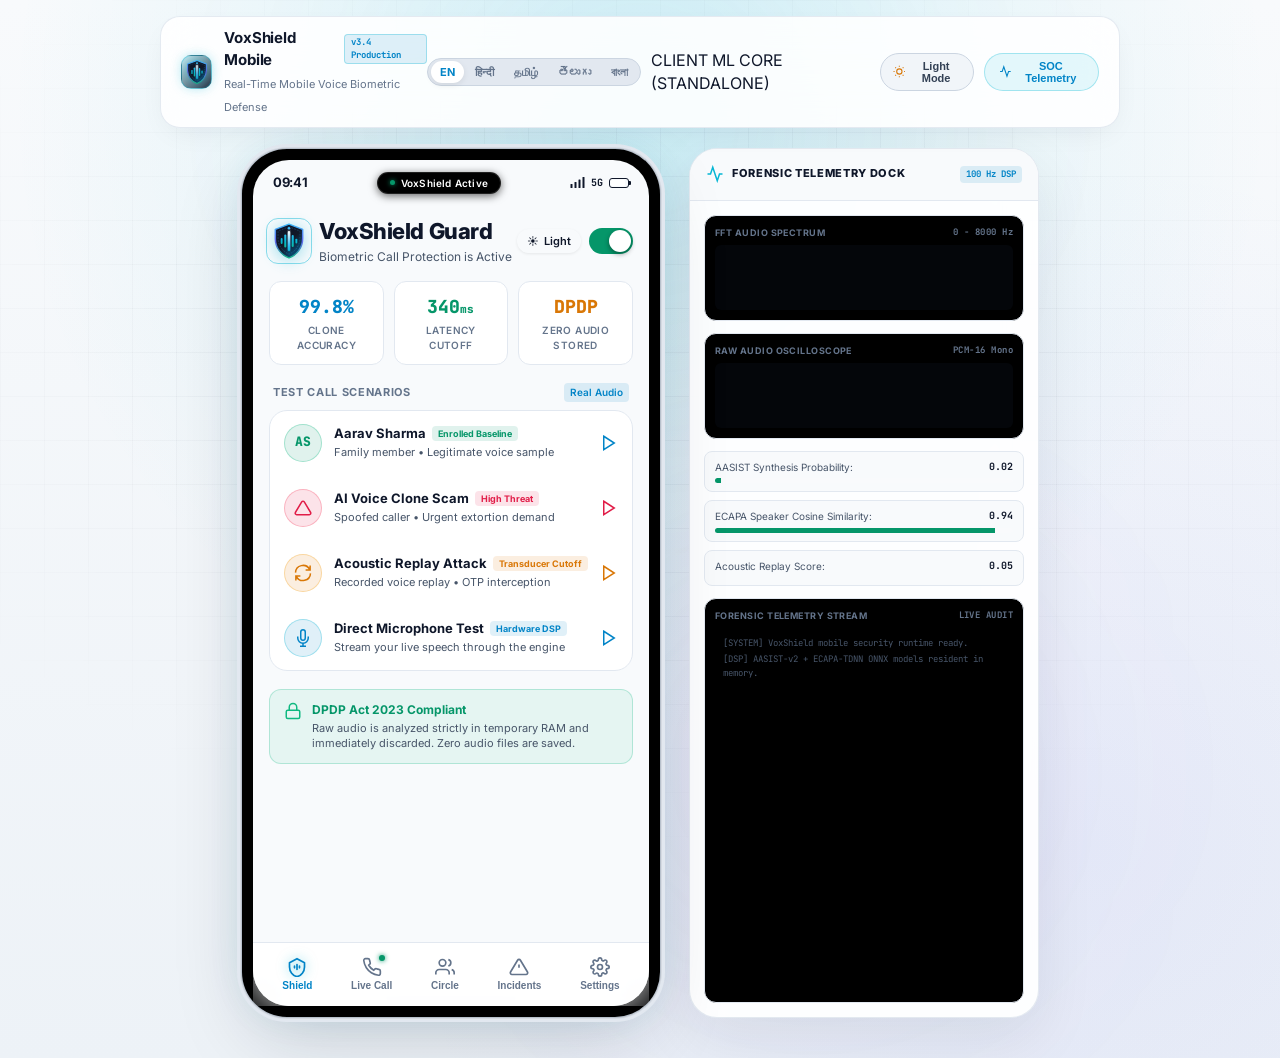
==== index.html @ 71c8c8e0 "Add attractive biometric shield favicon, animated mobile header logo badge, and cyber audio bottom n" ====
<!DOCTYPE html>
<html lang="en">
<head>
    <meta charset="UTF-8">
    <meta name="viewport" content="width=device-width, initial-scale=1.0, maximum-scale=1.0, user-scalable=no">
    <title>VoxShield — Real-Time Voice Biometric Firewall</title>
    <link rel="preconnect" href="https://fonts.googleapis.com">
    <link rel="preconnect" href="https://fonts.gstatic.com" crossorigin>
    <link href="https://fonts.googleapis.com/css2?family=Inter:wght@300;400;500;600;700;800&family=JetBrains+Mono:wght@400;500;600;700&display=swap" rel="stylesheet">
    <link rel="icon" type="image/svg+xml" href="favicon.svg">
    <link rel="apple-touch-icon" href="favicon.svg">
    <link rel="stylesheet" href="style.css">
</head>
<body class="mobile-app-theme">
    <div class="cyber-grid-overlay"></div>
    <div class="ambient-glow glow-top-cyan"></div>
    <div class="ambient-glow glow-bottom-indigo"></div>
    <div id="vox-app" class="app-viewport">
        <!-- Desktop Companion Bar (Discreet header on widescreen, hides on pure mobile) -->
        <header class="companion-topbar">
            <div class="topbar-brand">
                <div class="app-icon-shield">
                    <img src="favicon.svg" alt="VoxShield Icon" width="26" height="26" style="filter: drop-shadow(0 0 6px rgba(6, 182, 212, 0.5));">
                </div>
                <div class="app-brand-info">
                    <div class="app-title-row">
                        <span class="app-name" data-i18n="app_title">VoxShield Mobile</span>
                        <span class="app-badge">v3.4 Production</span>
                    </div>
                    <span class="app-tagline" data-i18n="app_tagline">Real-Time Mobile Voice Biometric Defense</span>
                </div>
            </div>

            <div class="topbar-controls">
                <!-- Multi-Language Selector Pills -->
                <div class="lang-selector-dock" title="Switch Interface Language">
                    <button class="lang-pill active-lang" data-lang-select="en">EN</button>
                    <button class="lang-pill" data-lang-select="hi">हिन्दी</button>
                    <button class="lang-pill" data-lang-select="ta">தமிழ்</button>
                    <button class="lang-pill" data-lang-select="te">తెలుగు</button>
                    <button class="lang-pill" data-lang-select="bn">বাংলা</button>
                </div>

                <div id="ws-status-badge" class="spec-pill status-connected">
                    <span class="spec-dot dot-green"></span>
                    <span data-i18n="device_protected">Device Protection Active</span>
                </div>

                <!-- Theme Switcher (Light / Dark) -->
                <button id="btn-theme-toggle" class="btn-theme-toggle" title="Toggle Light / Dark Environment">
                    <svg class="icon-sun" width="15" height="15" viewBox="0 0 24 24" fill="none" stroke="currentColor" stroke-width="2"><circle cx="12" cy="12" r="5"></circle><line x1="12" y1="1" x2="12" y2="3"></line><line x1="12" y1="21" x2="12" y2="23"></line><line x1="4.22" y1="4.22" x2="5.64" y2="5.64"></line><line x1="18.36" y1="18.36" x2="19.78" y2="19.78"></line><line x1="1" y1="12" x2="3" y2="12"></line><line x1="21" y1="12" x2="23" y2="12"></line><line x1="4.22" y1="19.78" x2="5.64" y2="18.36"></line><line x1="18.36" y1="5.64" x2="19.78" y2="4.22"></line></svg>
                    <svg class="icon-moon" width="15" height="15" viewBox="0 0 24 24" fill="none" stroke="currentColor" stroke-width="2" style="display:none;"><path d="M21 12.79A9 9 0 1 1 11.21 3 7 7 0 0 0 21 12.79z"></path></svg>
                    <span class="theme-label" id="theme-btn-text">Light Mode</span>
                </button>

                <button id="toggle-soc-view" class="btn-companion-toggle" title="Toggle Live Forensic Spectrum Telemetry">
                    <svg width="15" height="15" viewBox="0 0 24 24" fill="none" stroke="currentColor" stroke-width="2"><polyline points="22 12 18 12 15 21 9 3 6 12 2 12"></polyline></svg>
                    <span data-i18n="soc_telemetry">SOC Telemetry</span>
                </button>
            </div>
        </header>

        <!-- Main Workspace (Houses Mobile Device App + Optional Forensic Drawer) -->
        <main id="app-workspace" class="mobile-layout-container">
            <!-- Sleek Smartphone Application Shell -->
            <div class="mobile-chassis">
                <div class="mobile-screen-wrapper">
                    <!-- Native Smartphone Status Bar -->
                    <div class="native-status-bar">
                        <span id="device-clock" class="status-time">09:41</span>
                        <div class="dynamic-island-pill">
                            <span class="island-mic-dot"></span>
                            <span class="island-text" data-i18n="island_active">VoxShield Shield Active</span>
                        </div>
                        <div class="status-icons">
                            <svg width="15" height="11" viewBox="0 0 15 11" fill="currentColor">
                                <rect x="0.5" y="7" width="2" height="4" rx="0.5"/>
                                <rect x="4.5" y="5" width="2" height="6" rx="0.5"/>
                                <rect x="8.5" y="2.5" width="2" height="8.5" rx="0.5"/>
                                <rect x="12.5" y="0" width="2" height="11" rx="0.5"/>
                            </svg>
                            <span class="network-type">5G</span>
                            <div class="battery-icon">
                                <div class="battery-level"></div>
                            </div>
                        </div>
                    </div>

                    <!-- Scrollable Mobile Content Stage -->
                    <div class="mobile-content-area">
                        <!-- SCREEN 1: DASHBOARD (APP HOME) -->
                        <section id="screen-dashboard" class="mobile-screen active">
                            <!-- Mobile App Header Banner -->
                            <div class="mobile-app-header">
                                <div class="header-user-row">
                                    <div style="display: flex; align-items: center; gap: 10px;">
                                        <div class="mobile-brand-shield-wrap">
                                            <img src="favicon.svg" alt="VoxShield Shield Icon" width="38" height="38" class="mobile-brand-shield-img">
                                            <div class="shield-pulse-ring"></div>
                                        </div>
                                        <div>
                                            <h1 class="mobile-header-title" data-i18n="header_title">VoxShield Guard</h1>
                                            <p class="mobile-header-sub" data-i18n="header_sub">Biometric Call Protection is Active</p>
                                        </div>
                                    </div>
                                    <div style="display: flex; align-items: center; gap: 8px;">
                                        <button id="btn-theme-toggle-mobile" class="mobile-theme-pill-btn" title="Toggle Light/Dark Theme" style="background: var(--card-bg); border: 1px solid var(--border-color); color: var(--text-main); border-radius: 20px; padding: 5px 10px; font-size: 11px; display: flex; align-items: center; gap: 5px; cursor: pointer; box-shadow: 0 1px 3px rgba(0,0,0,0.08); font-family: inherit;">
                                            <span class="icon-sun">☀️</span>
                                            <span class="icon-moon" style="display: none;">🌙</span>
                                            <span id="mobile-theme-text" style="font-weight: 600;">Light</span>
                                        </button>
                                        <div class="protection-switch-ui">
                                            <div class="ios-switch active">
                                                <div class="switch-thumb"></div>
                                            </div>
                                        </div>
                                    </div>
                                </div>
                            </div>

                            <!-- Mobile Quick Stats Row -->
                            <div class="mobile-stats-row">
                                <div class="mobile-stat-tile">
                                    <span class="stat-number text-cyan">99.8%</span>
                                    <span class="stat-caption" data-i18n="stat_clone_acc">Clone Accuracy</span>
                                </div>
                                <div class="mobile-stat-tile">
                                    <span class="stat-number text-emerald">340<small>ms</small></span>
                                    <span class="stat-caption" data-i18n="stat_latency">Latency Cutoff</span>
                                </div>
                                <div class="mobile-stat-tile">
                                    <span class="stat-number text-amber">DPDP</span>
                                    <span class="stat-caption" data-i18n="stat_dpdp">Zero Audio Stored</span>
                                </div>
                            </div>

                            <!-- Call Simulation Launcher List -->
                            <div class="mobile-group-box">
                                <div class="group-box-header">
                                    <span class="group-title" data-i18n="test_scenarios_title">TEST CALL SCENARIOS</span>
                                    <span class="group-badge" data-i18n="real_audio_badge">Real Audio</span>
                                </div>

                                <div class="mobile-list-group">
                                    <!-- Scenario 1: Authentic -->
                                    <div id="call-authentic" class="mobile-list-item interactive-item">
                                        <div class="item-avatar avatar-emerald">AS</div>
                                        <div class="item-info">
                                            <div class="item-title-row">
                                                <span class="item-name" data-i18n="sc_authentic_name">Aarav Sharma</span>
                                                <span class="item-pill pill-verified" data-i18n="sc_authentic_tag">Enrolled Baseline</span>
                                            </div>
                                            <span class="item-sub" data-i18n="sc_authentic_sub">Family member • Legitimate voice sample</span>
                                        </div>
                                        <div class="item-action-icon text-cyan">
                                            <svg width="18" height="18" viewBox="0 0 24 24" fill="none" stroke="currentColor" stroke-width="2"><polygon points="5 3 19 12 5 21 5 3"></polygon></svg>
                                        </div>
                                    </div>

                                    <!-- Scenario 2: Deepfake Scam -->
                                    <div id="call-deepfake" class="mobile-list-item interactive-item">
                                        <div class="item-avatar avatar-rose">
                                            <svg width="18" height="18" viewBox="0 0 24 24" fill="none" stroke="currentColor" stroke-width="2"><path d="M10.29 3.86L1.82 18a2 2 0 0 0 1.71 3h16.94a2 2 0 0 0 1.71-3L13.71 3.86a2 2 0 0 0-3.42 0z"></path></svg>
                                        </div>
                                        <div class="item-info">
                                            <div class="item-title-row">
                                                <span class="item-name" data-i18n="sc_deepfake_name">AI Voice Clone Scam</span>
                                                <span class="item-pill pill-danger" data-i18n="sc_deepfake_tag">High Threat</span>
                                            </div>
                                            <span class="item-sub" data-i18n="sc_deepfake_sub">Spoofed caller • Urgent extortion demand</span>
                                        </div>
                                        <div class="item-action-icon text-rose">
                                            <svg width="18" height="18" viewBox="0 0 24 24" fill="none" stroke="currentColor" stroke-width="2"><polygon points="5 3 19 12 5 21 5 3"></polygon></svg>
                                        </div>
                                    </div>

                                    <!-- Scenario 3: Replay Attack -->
                                    <div id="call-replay" class="mobile-list-item interactive-item">
                                        <div class="item-avatar avatar-amber">
                                            <svg width="18" height="18" viewBox="0 0 24 24" fill="none" stroke="currentColor" stroke-width="2"><path d="M21.5 2v6h-6M2.5 22v-6h6M2 11.5a10 10 0 0 1 18.8-4.3M22 12.5a10 10 0 0 1-18.8 4.2"/></svg>
                                        </div>
                                        <div class="item-info">
                                            <div class="item-title-row">
                                                <span class="item-name" data-i18n="sc_replay_name">Acoustic Replay Attack</span>
                                                <span class="item-pill pill-warning" data-i18n="sc_replay_tag">Transducer Cutoff</span>
                                            </div>
                                            <span class="item-sub" data-i18n="sc_replay_sub">Recorded voice replay • OTP interception</span>
                                        </div>
                                        <div class="item-action-icon text-amber">
                                            <svg width="18" height="18" viewBox="0 0 24 24" fill="none" stroke="currentColor" stroke-width="2"><polygon points="5 3 19 12 5 21 5 3"></polygon></svg>
                                        </div>
                                    </div>

                                    <!-- Scenario 4: Live Mic -->
                                    <div id="call-mic" class="mobile-list-item interactive-item">
                                        <div class="item-avatar avatar-cyan">
                                            <svg width="18" height="18" viewBox="0 0 24 24" fill="none" stroke="currentColor" stroke-width="2"><path d="M12 1a3 3 0 0 0-3 3v8a3 3 0 0 0 6 0V4a3 3 0 0 0-3-3z"></path><path d="M19 10v2a7 7 0 0 1-14 0v-2"></path><line x1="12" y1="19" x2="12" y2="23"></line><line x1="8" y1="23" x2="16" y2="23"></line></svg>
                                        </div>
                                        <div class="item-info">
                                            <div class="item-title-row">
                                                <span class="item-name" data-i18n="sc_mic_name">Direct Microphone Test</span>
                                                <span class="item-pill pill-cyan" data-i18n="sc_mic_tag">Hardware DSP</span>
                                            </div>
                                            <span class="item-sub" data-i18n="sc_mic_sub">Stream your live speech through the engine</span>
                                        </div>
                                        <div class="item-action-icon text-cyan">
                                            <svg width="18" height="18" viewBox="0 0 24 24" fill="none" stroke="currentColor" stroke-width="2"><polygon points="5 3 19 12 5 21 5 3"></polygon></svg>
                                        </div>
                                    </div>
                                </div>
                            </div>

                            <!-- Mobile Compliance Card -->
                            <div class="mobile-privacy-card">
                                <div class="privacy-card-icon">
                                    <svg width="18" height="18" viewBox="0 0 24 24" fill="none" stroke="#10b981" stroke-width="2"><rect x="3" y="11" width="18" height="11" rx="2" ry="2"></rect><path d="M7 11V7a5 5 0 0 1 10 0v4"></path></svg>
                                </div>
                                <div class="privacy-card-text">
                                    <strong data-i18n="dpdp_title">DPDP Act 2023 Compliant</strong>
                                    <span data-i18n="dpdp_desc">Raw audio is analyzed strictly in temporary RAM and immediately discarded. Zero audio files are saved.</span>
                                </div>
                            </div>
                        </section>

                        <!-- SCREEN 2: LIVE IN-CALL INTERCEPTION -->
                        <section id="screen-live-call" class="mobile-screen">
                            <div class="mobile-in-call-screen">
                                <!-- Secure Connection Capsule -->
                                <div class="call-top-security-capsule">
                                    <div class="security-lock-icon">
                                        <svg width="12" height="12" viewBox="0 0 24 24" fill="none" stroke="currentColor" stroke-width="2.5"><rect x="3" y="11" width="18" height="11" rx="2" ry="2"></rect><path d="M7 11V7a5 5 0 0 1 10 0v4"></path></svg>
                                    </div>
                                    <span data-i18n="srtp_encrypted">SRTP ENCRYPTED CALL • VOXSHIELD ACTIVE</span>
                                </div>

                                <!-- Caller Identity Cluster -->
                                <div class="mobile-caller-card">
                                    <div class="avatar-ring-container">
                                        <div id="caller-avatar-circle" class="mobile-caller-avatar">AS</div>
                                        <div class="avatar-radar-pulse"></div>
                                    </div>
                                    <h2 id="caller-display-name" class="mobile-caller-name">Aarav Sharma</h2>
                                    <span id="caller-display-phone" class="mobile-caller-phone">+91 98765 43210</span>
                                    <span id="call-timer" class="mobile-call-duration">00:00</span>
                                </div>

                                <!-- Out-of-band Push Notification Banner (Hidden by default) -->
                                <div id="trusted-channel-push-banner" class="mobile-push-banner hidden">
                                    <div class="push-top-row">
                                        <div class="push-tag-cluster">
                                            <span class="push-pulsing-dot"></span>
                                            <strong>FIDO2 Cross-Verification Dispatched</strong>
                                        </div>
                                    </div>
                                    <div class="push-body-text">
                                        Secondary verification challenge sent to <span id="push-contact-name" class="text-amber">Contact</span>.
                                        <div id="push-alert-details" class="push-subtext">Awaiting cryptographic device confirmation...</div>
                                    </div>
                                    <div class="push-buttons-row">
                                        <button id="btn-push-approve" class="btn-push-action btn-push-pass">Simulate "Approved" (Real)</button>
                                        <button id="btn-push-reject" class="btn-push-action btn-push-fail">Simulate "Denied" (Scam)</button>
                                    </div>
                                </div>

                                <!-- Live Voice Oscilloscope Waveform Display -->
                                <div class="mobile-oscilloscope-card">
                                    <div class="canvas-header-row">
                                        <div class="volume-stream-wrap">
                                            <span class="mono-label">PCM STREAM</span>
                                            <div class="audio-vu-meter">
                                                <input type="range" id="voice-volume" class="mobile-vol-slider" min="0" max="1" step="0.05" value="0.85" title="Call Volume">
                                            </div>
                                        </div>
                                        <span class="canvas-spec">16.0 kHz &bull; PCM-16</span>
                                    </div>
                                    <div class="canvas-wrap">
                                        <canvas id="oscilloscope-canvas" width="380" height="75"></canvas>
                                    </div>
                                </div>

                                <!-- Five Live Defense Vectors Inset Deck -->
                                <div class="mobile-defense-grid">
                                    <div class="defense-card">
                                        <span class="defense-label" data-i18n="call_status">CALL STATUS</span>
                                        <div id="indicator-call-status" class="indicator-val status-gray">IDLE / READY</div>
                                    </div>
                                    <div class="defense-card">
                                        <span class="defense-label" data-i18n="synthesis">SYNTHESIS (AASIST)</span>
                                        <div id="indicator-authenticity" class="indicator-val status-gray">NOMINAL</div>
                                    </div>
                                    <div class="defense-card">
                                        <span class="defense-label" data-i18n="speaker">SPEAKER (ECAPA)</span>
                                        <div id="indicator-speaker" class="indicator-val status-gray">UNVERIFIED</div>
                                    </div>
                                    <div class="defense-card">
                                        <span class="defense-label" data-i18n="replay">REPLAY DETECT</span>
                                        <div id="indicator-replay" class="indicator-val status-gray">NOMINAL</div>
                                    </div>
                                    <div class="defense-card full-span">
                                        <span class="defense-label" data-i18n="semantic_vector">SEMANTIC COERCION VECTOR</span>
                                        <div id="indicator-context" class="indicator-val status-gray">NEUTRAL</div>
                                    </div>
                                </div>

                                <!-- Real-Time Verifiable Decision Banner -->
                                <div id="indicator-decision-banner" class="mobile-decision-banner banner-neutral">
                                    <div class="decision-icon-wrap">
                                        <svg width="20" height="20" viewBox="0 0 24 24" fill="none" stroke="currentColor" stroke-width="2"><path d="M12 22s8-4 8-10V5l-8-3-8 3v7c0 6 8 10 8 10z"></path></svg>
                                    </div>
                                    <div class="decision-text-cluster">
                                        <div id="indicator-decision-text" class="decision-title">System Standby</div>
                                        <div id="indicator-decision-reason" class="decision-desc">Awaiting incoming voice stream for live attestation.</div>
                                    </div>
                                </div>

                                <!-- Live Speech Transcript Bubble -->
                                <div class="mobile-transcript-card">
                                    <div class="transcript-head">
                                        <span class="transcript-title">LIVE SPEECH TRANSCRIPT</span>
                                        <span class="transcript-tag">RAM Only</span>
                                    </div>
                                    <div id="transcript-stream" class="transcript-scroll-area">
                                        <div class="transcript-empty" data-i18n="transcript_empty">Audio idle. Voice transcription streams here in real-time.</div>
                                    </div>
                                </div>

                                <!-- Native Mobile Circular Floating In-Call Controls -->
                                <div class="mobile-call-actions-dock">
                                    <button id="btn-mute-call" class="mobile-circle-btn btn-secondary" title="Mute Microphone">
                                        <svg width="20" height="20" viewBox="0 0 24 24" fill="none" stroke="currentColor" stroke-width="2"><line x1="1" y1="1" x2="23" y2="23"></line><path d="M9 9v3a3 3 0 0 0 5.12 2.12M15 9.34V4a3 3 0 0 0-5.94-.6"></path><path d="M17 16.95A7 7 0 0 1 5 12v-2m14 0v2a7 7 0 0 1-.11 1.23"></path><line x1="12" y1="19" x2="12" y2="23"></line><line x1="8" y1="23" x2="16" y2="23"></line></svg>
                                        <span class="action-caption" data-i18n="btn_mute">Mute</span>
                                    </button>

                                    <button id="btn-trigger-push" class="mobile-circle-btn btn-secondary" title="FIDO2 Cross-Verification Push">
                                        <svg width="20" height="20" viewBox="0 0 24 24" fill="none" stroke="currentColor" stroke-width="2"><rect x="5" y="2" width="14" height="20" rx="2" ry="2"></rect><line x1="12" y1="18" x2="12.01" y2="18"></line></svg>
                                        <span class="action-caption" data-i18n="btn_push">Push Verify</span>
                                    </button>

                                    

                                    <button id="btn-block-call" class="mobile-circle-btn btn-secondary text-rose" title="Block Caller & Report">
                                        <svg width="20" height="20" viewBox="0 0 24 24" fill="none" stroke="currentColor" stroke-width="2"><circle cx="12" cy="12" r="10"></circle><line x1="4.93" y1="4.93" x2="19.07" y2="19.07"></line></svg>
                                        <span class="action-caption" data-i18n="btn_block">Block</span>
                                    </button>

                                    <!-- Hangup Button (Standard Red Circle) -->
                                    <button id="btn-end-call" class="mobile-circle-btn btn-hangup" title="End Call">
                                        <svg width="24" height="24" viewBox="0 0 24 24" fill="none" stroke="currentColor" stroke-width="2.5"><path d="M10.68 13.31a16 16 0 0 0 3.41 2.6l1.27-1.27a2 2 0 0 1 2.11-.45 12.84 12.84 0 0 0 2.81.7 2 2 0 0 1 1.72 2v3a2 2 0 0 1-2.18 2 19.79 19.79 0 0 1-8.63-3.07 19.42 19.42 0 0 1-3.33-2.67m-2.67-3.34a19.79 19.79 0 0 1-3.07-8.63A2 2 0 0 1 4.11 2h3a2 2 0 0 1 2 1.72 12.84 12.84 0 0 0 .7 2.81 2 2 0 0 1-.45 2.11L8.09 9.91"></path><line x1="1" y1="1" x2="23" y2="23"></line></svg>
                                        <span class="action-caption" data-i18n="btn_end">End Call</span>
                                    </button>
                                </div>
                            </div>
                        </section>

                        <!-- SCREEN 3: TRUSTED CIRCLE -->
                        <section id="screen-trusted-circle" class="mobile-screen">
                            <div class="mobile-screen-header">
                                <div class="header-text-cluster">
                                    <h2 class="screen-title" data-i18n="trusted_title">Trusted Circle</h2>
                                    <p class="screen-sub">Enrolled Voiceprint Directory</p>
                                </div>
                                <button id="btn-enroll-contact" class="btn-mobile-primary">
                                    <svg width="15" height="15" viewBox="0 0 24 24" fill="none" stroke="currentColor" stroke-width="2.5"><line x1="12" y1="5" x2="12" y2="19"></line><line x1="5" y1="12" x2="19" y2="12"></line></svg>
                                    <span>Enroll</span>
                                </button>
                            </div>

                            <p class="screen-intro-text">
                                Voice biometric vectors (192-dim ECAPA-TDNN) are cryptographically stored on-device. Raw audio is never saved.
                            </p>

                            <div id="trusted-circle-list" class="mobile-contacts-list">
                                <!-- Populated dynamically by app.js -->
                            </div>
                        </section>

                        <!-- SCREEN 4: INCIDENTS -->
                        <section id="screen-incidents" class="mobile-screen">
                            <div class="mobile-screen-header">
                                <div class="header-text-cluster">
                                    <h2 class="screen-title" data-i18n="incidents_title">Incident Ledger</h2>
                                    <p class="screen-sub">Cryptographic Call Security Logs</p>
                                </div>
                                <span class="tag-dpdp">DPDP 2023</span>
                            </div>

                            <p class="screen-intro-text">
                                Immutable audit trail for detected voice spoofing and deepfake extortion attempts. Logs auto-purge per data retention rules.
                            </p>

                            <div id="incidents-list" class="mobile-incidents-list">
                                <!-- Populated dynamically by app.js -->
                            </div>
                        </section>

                        <!-- SCREEN 5: SETTINGS -->
                        <section id="screen-settings" class="mobile-screen">
                            <div class="mobile-screen-header">
                                <div class="header-text-cluster">
                                    <h2 class="screen-title" data-i18n="settings_title">Settings</h2>
                                    <p class="screen-sub" data-i18n="settings_sub">Security Policies & Models</p>
                                </div>
                            </div>

                            <!-- Group 1: Appearance & Theme Switcher -->
                            <div class="mobile-settings-group">
                                <span class="settings-group-label" data-i18n="sec_appearance">APPEARANCE & THEME</span>
                                <div class="settings-item-row interactive-setting" id="btn-theme-toggle-settings" role="button" tabindex="0" title="Click to toggle Light/Dark Mode">
                                    <div class="setting-text">
                                        <span class="setting-title" id="settings-theme-title" data-i18n="theme_light_title">Light Theme (Active)</span>
                                        <span class="setting-desc" data-i18n="theme_desc">Switch between executive Light Mode and Dark Cyberpunk theme.</span>
                                    </div>
                                    <div class="theme-switch-pill" id="settings-theme-pill">
                                        <span class="switch-knob"></span>
                                        <span class="switch-label" id="settings-switch-label">Light</span>
                                    </div>
                                </div>
                            </div>

                            <!-- Group 2: Voice & Interface Language -->
                            <div class="mobile-settings-group">
                                <span class="settings-group-label" data-i18n="sec_language">VOICE & INTERFACE LANGUAGE</span>
                                <div class="settings-item-row flex-column-item">
                                    <div class="setting-text mb-2">
                                        <span class="setting-desc" data-i18n="lang_desc">Voice recognition and synthesizers dynamically adapt to your selected language.</span>
                                    </div>
                                    <div class="settings-lang-grid">
                                        <button class="settings-lang-btn active-lang" data-lang-select="en">English (EN)</button>
                                        <button class="settings-lang-btn" data-lang-select="hi">हिन्दी (HI)</button>
                                        <button class="settings-lang-btn" data-lang-select="ta">தமிழ் (TA)</button>
                                        <button class="settings-lang-btn" data-lang-select="te">తెలుగు (TE)</button>
                                        <button class="settings-lang-btn" data-lang-select="bn">বাংলা (BN)</button>
                                    </div>
                                </div>
                            </div>

                            <div class="mobile-settings-group">
                                <span class="settings-group-label" data-i18n="sec_defense">DEFENSE ENGINE</span>
                                <div class="settings-item-row">
                                    <div class="setting-text">
                                        <span class="setting-title" data-i18n="aasist_title">AASIST-v2 Synthesis Threshold</span>
                                        <span class="setting-desc" data-i18n="aasist_desc">Alert cutoff for phase vocoder anomalies</span>
                                    </div>
                                    <span class="setting-val-tag">0.75 (Strict)</span>
                                </div>
                                <div class="settings-item-row">
                                    <div class="setting-text">
                                        <span class="setting-title" data-i18n="ecapa_title">ECAPA Speaker Verification</span>
                                        <span class="setting-desc" data-i18n="ecapa_desc">Cosine distance required for pass</span>
                                    </div>
                                    <span class="setting-val-tag">0.70 Match</span>
                                </div>
                                <div class="settings-item-row">
                                    <div class="setting-text">
                                        <span class="setting-title" data-i18n="filter_title">Acoustic Replay Filter</span>
                                        <span class="setting-desc" data-i18n="filter_desc">Detect loudspeaker frequency cutoffs</span>
                                    </div>
                                    <span class="setting-val-tag">8 kHz Active</span>
                                </div>
                            </div>

                            <div class="mobile-settings-group">
                                <span class="settings-group-label" data-i18n="sec_privacy">PRIVACY & COMPLIANCE</span>
                                <div class="settings-item-row">
                                    <div class="setting-text">
                                        <span class="setting-title" data-i18n="retention_title">Zero Audio Retention</span>
                                        <span class="setting-desc" data-i18n="retention_desc">DPDP Act 2023 ephemeral RAM buffer</span>
                                    </div>
                                    <span class="status-badge-green">ENFORCED</span>
                                </div>
                                <div class="settings-item-row">
                                    <div class="setting-text">
                                        <span class="setting-title" data-i18n="purge_title">Log Auto-Purge TTL</span>
                                        <span class="setting-desc" data-i18n="purge_desc">Cryptographic incident metadata expiry</span>
                                    </div>
                                    <span class="setting-val-tag">365 Days</span>
                                </div>
                            </div>
                                                    <!-- Group 4: Local Database & Storage -->
                            <div class="mobile-settings-group">
                                <span class="settings-group-label">LOCAL DATABASE & STORAGE</span>
                                <div class="settings-item-row">
                                    <div class="setting-text">
                                        <span class="setting-title">Persistent Engine</span>
                                        <span class="setting-desc">Browser LocalStorage + AES-256 Vector Vault</span>
                                    </div>
                                    <span class="status-badge-green" id="db-status-badge">CONNECTED</span>
                                </div>
                                <div class="settings-item-row">
                                    <div class="setting-text">
                                        <span class="setting-title">Enrolled Contacts Stored</span>
                                        <span class="setting-desc">Encrypted voiceprint profiles</span>
                                    </div>
                                    <span class="setting-val-tag" id="db-contacts-count">3 Contacts</span>
                                </div>
                                <div class="settings-item-row">
                                    <div class="setting-text">
                                        <span class="setting-title">Forensic Incidents Logged</span>
                                        <span class="setting-desc">Total threats recorded locally</span>
                                    </div>
                                    <span class="setting-val-tag" id="db-incidents-count">2 Incidents</span>
                                </div>
                                <div class="settings-item-row flex-column-item" style="gap: 8px;">
                                    <div style="display: flex; gap: 8px; width: 100%;">
                                        <button id="btn-clear-incidents" class="btn-secondary" style="flex: 1; padding: 7px 10px; font-size: 11px; cursor: pointer; border-radius: 6px;">Clear Incidents</button>
                                        <button id="btn-reset-db" class="btn-secondary" style="flex: 1; padding: 7px 10px; font-size: 11px; cursor: pointer; border-radius: 6px;">Reset Demo Data</button>
                                    </div>
                                </div>
                            </div>
                        </section>
                    </div>

                    <!-- Native Mobile Bottom Tab Navigation -->
                    <nav class="mobile-bottom-nav">
                        <button class="nav-tab-btn active" data-screen="dashboard">
                            <div class="tab-icon-wrap">
                                <svg width="20" height="20" viewBox="0 0 24 24" fill="none" stroke="currentColor" stroke-width="2" stroke-linecap="round" stroke-linejoin="round">
                                    <path d="M12 2L3 7V12C3 17.5 6.8 22.5 12 23.5C17.2 22.5 21 17.5 21 12V7L12 2Z"></path>
                                    <path d="M9 11V13M12 9V15M15 11V13"></path>
                                </svg>
                            </div>
                            <span class="tab-caption" data-i18n="tab_shield">Shield</span>
                        </button>

                        <button class="nav-tab-btn" data-screen="live-call">
                            <div class="tab-icon-wrap">
                                <svg width="20" height="20" viewBox="0 0 24 24" fill="none" stroke="currentColor" stroke-width="2">
                                    <path d="M22 16.92v3a2 2 0 0 1-2.18 2 19.79 19.79 0 0 1-8.63-3.07 19.5 19.5 0 0 1-6-6 19.79 19.79 0 0 1-3.07-8.67A2 2 0 0 1 4.11 2h3a2 2 0 0 1 2 1.72 12.84 12.84 0 0 0 .7 2.81 2 2 0 0 1-.45 2.11L8.09 9.91a16 16 0 0 0 6 6l1.27-1.27a2 2 0 0 1 2.11-.45 12.84 12.84 0 0 0 2.81.7A2 2 0 0 1 22 16.92z"></path>
                                </svg>
                                <span class="tab-ping-dot"></span>
                            </div>
                            <span class="tab-caption" data-i18n="tab_live_call">Live Call</span>
                        </button>

                        <button class="nav-tab-btn" data-screen="trusted-circle">
                            <div class="tab-icon-wrap">
                                <svg width="20" height="20" viewBox="0 0 24 24" fill="none" stroke="currentColor" stroke-width="2">
                                    <path d="M17 21v-2a4 4 0 0 0-4-4H5a4 4 0 0 0-4 4v2"></path>
                                    <circle cx="9" cy="7" r="4"></circle>
                                    <path d="M23 21v-2a4 4 0 0 0-3-3.87"></path>
                                    <path d="M16 3.13a4 4 0 0 1 0 7.75"></path>
                                </svg>
                            </div>
                            <span class="tab-caption" data-i18n="tab_circle">Circle</span>
                        </button>

                        <button class="nav-tab-btn" data-screen="incidents">
                            <div class="tab-icon-wrap">
                                <svg width="20" height="20" viewBox="0 0 24 24" fill="none" stroke="currentColor" stroke-width="2">
                                    <path d="M10.29 3.86L1.82 18a2 2 0 0 0 1.71 3h16.94a2 2 0 0 0 1.71-3L13.71 3.86a2 2 0 0 0-3.42 0z"></path>
                                    <line x1="12" y1="9" x2="12" y2="13"></line>
                                    <line x1="12" y1="17" x2="12.01" y2="17"></line>
                                </svg>
                            </div>
                            <span class="tab-caption" data-i18n="tab_incidents">Incidents</span>
                        </button>

                        <button class="nav-tab-btn" data-screen="settings">
                            <div class="tab-icon-wrap">
                                <svg width="20" height="20" viewBox="0 0 24 24" fill="none" stroke="currentColor" stroke-width="2">
                                    <circle cx="12" cy="12" r="3"></circle>
                                    <path d="M19.4 15a1.65 1.65 0 0 0 .33 1.82l.06.06a2 2 0 0 1 0 2.83 2 2 0 0 1-2.83 0l-.06-.06a1.65 1.65 0 0 0-1.82-.33 1.65 1.65 0 0 0-1 1.51V21a2 2 0 0 1-2 2 2 2 0 0 1-2-2v-.09A1.65 1.65 0 0 0 9 19.4a1.65 1.65 0 0 0-1.82.33l-.06.06a2 2 0 0 1-2.83 0 2 2 0 0 1 0-2.83l.06-.06a1.65 1.65 0 0 0 .33-1.82 1.65 1.65 0 0 0-1.51-1H3a2 2 0 0 1-2-2 2 2 0 0 1 2-2h.09A1.65 1.65 0 0 0 4.6 9a1.65 1.65 0 0 0-.33-1.82l-.06-.06a2 2 0 0 1 0-2.83 2 2 0 0 1 2.83 0l.06.06a1.65 1.65 0 0 0 1.82.33H9a1.65 1.65 0 0 0 1-1.51V3a2 2 0 0 1 2-2 2 2 0 0 1 2 2v.09a1.65 1.65 0 0 0 1 1.51 1.65 1.65 0 0 0 1.82-.33l.06-.06a2 2 0 0 1 2.83 0 2 2 0 0 1 0 2.83l-.06.06a1.65 1.65 0 0 0-.33 1.82V9a1.65 1.65 0 0 0 1.51 1H21a2 2 0 0 1 2 2 2 2 0 0 1-2 2h-.09a1.65 1.65 0 0 0-1.51 1z"></path>
                                </svg>
                            </div>
                            <span class="tab-caption" data-i18n="tab_settings">Settings</span>
                        </button>
                    </nav>

                    <!-- Native iOS Home Indicator Bar -->
                    <div class="ios-home-indicator"></div>
                </div>
            </div>

            <!-- Companion SOC Telemetry Drawer (Widescreen Inspection Panel) -->
            <aside class="soc-inspector-drawer">
                <div class="soc-drawer-header">
                    <div class="soc-brand-row">
                        <svg width="18" height="18" viewBox="0 0 24 24" fill="none" stroke="#06b6d4" stroke-width="2"><polyline points="22 12 18 12 15 21 9 3 6 12 2 12"></polyline></svg>
                        <span class="soc-title">FORENSIC TELEMETRY DOCK</span>
                    </div>
                    <span class="soc-chip">100 Hz DSP</span>
                </div>

                <div class="soc-drawer-body">
                    <!-- FFT Spectrum -->
                    <div class="soc-card">
                        <div class="soc-card-head">
                            <span>FFT AUDIO SPECTRUM</span>
                            <span class="mono-sub">0 - 8000 Hz</span>
                        </div>
                        <div class="soc-canvas-box">
                            <canvas id="soc-spectrum-canvas" width="310" height="75"></canvas>
                        </div>
                    </div>

                    <!-- Raw Oscilloscope -->
                    <div class="soc-card">
                        <div class="soc-card-head">
                            <span>RAW AUDIO OSCILLOSCOPE</span>
                            <span class="mono-sub">PCM-16 Mono</span>
                        </div>
                        <div class="soc-canvas-box">
                            <canvas id="soc-oscilloscope-canvas" width="310" height="75"></canvas>
                        </div>
                    </div>

                    <!-- Real-time metrics -->
                    <div class="soc-metrics-box">
                        <div class="soc-metric-tile">
                            <div class="metric-head">
                                <span>AASIST Synthesis Probability:</span>
                                <span id="soc-aasist-score" class="mono-score">0.02</span>
                            </div>
                            <div class="meter-track">
                                <div id="soc-aasist-bar" class="meter-fill fill-safe" style="width: 2%;"></div>
                            </div>
                        </div>

                        <div class="soc-metric-tile">
                            <div class="metric-head">
                                <span>ECAPA Speaker Cosine Similarity:</span>
                                <span id="soc-speaker-score" class="mono-score">0.94</span>
                            </div>
                            <div class="meter-track">
                                <div id="soc-speaker-bar" class="meter-fill fill-safe" style="width: 94%;"></div>
                            </div>
                        </div>

                        <div class="soc-metric-tile">
                            <div class="metric-head">
                                <span>Acoustic Replay Score:</span>
                                <span id="soc-replay-score" class="mono-score">0.05</span>
                            </div>
                        </div>
                    </div>

                    <!-- Forensic Event Stream -->
                    <div class="soc-card flex-fill">
                        <div class="soc-card-head">
                            <span>FORENSIC TELEMETRY STREAM</span>
                            <span class="mono-sub">LIVE AUDIT</span>
                        </div>
                        <div id="soc-transcript-stream" class="soc-log-window">
                            <div class="log-line">[SYSTEM] VoxShield mobile security runtime ready.</div>
                            <div class="log-line">[DSP] AASIST-v2 + ECAPA-TDNN ONNX models resident in memory.</div>
                        </div>
                    </div>
                </div>
            </aside>
        </main>

        <!-- Dynamic Challenge Modal (Native Mobile Bottom Sheet) -->
        <div id="challenge-modal" class="modal-overlay hidden">
            <div class="modal-sheet challenge-sheet">
                <div class="sheet-grab-handle"></div>
                <div class="sheet-header">
                    <div class="sheet-title-cluster">
                        <div class="sheet-icon-amber">
                            <svg width="20" height="20" viewBox="0 0 24 24" fill="none" stroke="currentColor" stroke-width="2"><circle cx="12" cy="12" r="10"></circle><path d="M9.09 9a3 3 0 0 1 5.83 1c0 2-3 3-3 3"></path><line x1="12" y1="17" x2="12.01" y2="17"></line></svg>
                        </div>
                        <h3>Dynamic Liveness Challenge</h3>
                    </div>
                </div>
                <div class="sheet-body">
                    <p class="sheet-desc">
                        Instruct caller to repeat this randomly generated phrase. Pre-recorded clones and fixed voice models cannot generate novel phrases instantaneously.
                    </p>
                    <div class="phrase-capsule">
                        <span class="capsule-sub">CHALLENGE PHRASE:</span>
                        <div id="challenge-phrase-display" class="phrase-text">"Generating runtime phrase..."</div>
                    </div>
                    <div id="challenge-status-text" class="challenge-status-sub">
                        Status: Awaiting phrase response.
                    </div>
                </div>
                <div class="sheet-actions">
                    <button id="btn-challenge-listen" class="btn-sheet btn-sheet-listen">
                        <svg width="16" height="16" viewBox="0 0 24 24" fill="none" stroke="currentColor" stroke-width="2"><path d="M12 1a3 3 0 0 0-3 3v8a3 3 0 0 0 6 0V4a3 3 0 0 0-3-3z"></path><path d="M19 10v2a7 7 0 0 1-14 0v-2"></path></svg>
                        <span>Listen to Mic</span>
                    </button>
                    <button id="btn-challenge-pass" class="btn-sheet btn-sheet-pass">Verified</button>
                    <button id="btn-challenge-fail" class="btn-sheet btn-sheet-fail">Deepfake</button>
                </div>
            </div>
        </div>

        <!-- Biometric Voiceprint Enrollment Modal (Native Mobile Bottom Sheet) -->
        <div id="enroll-modal" class="modal-overlay hidden">
            <div class="modal-sheet enroll-sheet">
                <div class="sheet-grab-handle"></div>
                <div class="sheet-header">
                    <div class="sheet-title-cluster">
                        <div class="sheet-icon-cyan">
                            <svg width="20" height="20" viewBox="0 0 24 24" fill="none" stroke="currentColor" stroke-width="2"><path d="M16 21v-2a4 4 0 0 0-4-4H5a4 4 0 0 0-4 4v2"></path><circle cx="9" cy="7" r="4"></circle><line x1="19" y1="8" x2="19" y2="14"></line><line x1="16" y1="11" x2="22" y2="11"></line></svg>
                        </div>
                        <h3>Enroll Voiceprint</h3>
                    </div>
                </div>
                <div class="sheet-body">
                    <p class="sheet-desc">
                        Register trusted contacts for automatic passive verification. A 192-dimensional vector embedding is computed and encrypted.
                    </p>
                    <div class="form-group">
                        <label for="enroll-name">Full Name</label>
                        <input type="text" id="enroll-name" class="mobile-input" placeholder="e.g. Priya Sharma">
                    </div>
                    <div class="form-group">
                        <label for="enroll-phone">Phone Number</label>
                        <input type="text" id="enroll-phone" class="mobile-input" placeholder="e.g. +91 98765 43210">
                    </div>
                    <div class="form-group">
                        <label for="enroll-relation">Relationship / Role</label>
                        <input type="text" id="enroll-relation" class="mobile-input" placeholder="e.g. Spouse / Family">
                    </div>
                </div>
                <div class="sheet-actions">
                    <button id="btn-close-enroll-modal" class="btn-sheet btn-sheet-cancel">Cancel</button>
                    <button id="btn-save-enrollment" class="btn-sheet btn-sheet-confirm">Save Voiceprint</button>
                </div>
            </div>
        </div>
    </div>

    <!-- Core Engine & Application Scripts -->
    <script src="i18n.js"></script>
    <script src="scenarios.js"></script>
    <script src="audio-engine.js"></script>
    <script src="detection-engine.js"></script>
    <script src="app.js"></script>
</body>
</html>
---- style.css ----
/* VoxShield Mobile Application - High-End Native Smartphone UI */
:root {
    /* Executive Light Theme Core Tokens (Default) */
    --app-bg: #f1f5f9;
    --app-bg-gradient: radial-gradient(circle at 50% 0%, #ffffff 0%, #f1f5f9 60%, #e2e8f0 100%);
    --ios-bg: #f8fafc;
    --ios-surface: #ffffff;
    --ios-card: #ffffff;
    --ios-card-highlight: #f1f5f9;
    --ios-border: #e2e8f0;
    --ios-border-focus: #0284c7;
    
    --text-main: #0f172a;
    --text-sub: #475569;
    --text-dim: #64748b;
    
    --cyan: #0284c7;
    --cyan-dim: rgba(2, 132, 199, 0.12);
    --emerald: #059669;
    --emerald-dim: rgba(5, 150, 105, 0.12);
    --rose: #e11d48;
    --rose-dim: rgba(225, 29, 72, 0.12);
    --amber: #d97706;
    --amber-dim: rgba(217, 119, 6, 0.12);
    
    --phone-bezel-border: #cbd5e1;
    --phone-bezel-bg: linear-gradient(145deg, #f8fafc 0%, #e2e8f0 40%, #cbd5e1 100%);
    --phone-shadow: 0 25px 65px -12px rgba(15, 23, 42, 0.18), 0 0 0 1px rgba(0, 0, 0, 0.06);
    --card-shadow: 0 2px 8px -2px rgba(15, 23, 42, 0.05), 0 1px 3px 0 rgba(15, 23, 42, 0.04);
    
    --bottom-nav-bg: rgba(255, 255, 255, 0.96);
    --topbar-bg: rgba(255, 255, 255, 0.92);
    --topbar-border: rgba(15, 23, 42, 0.08);

    --font-sans: 'Inter', -apple-system, BlinkMacSystemFont, 'SF Pro Display', 'Segoe UI', Roboto, sans-serif;
    --font-mono: 'JetBrains Mono', ui-monospace, SFMono-Regular, monospace;
    
    --device-radius: 46px;
    --card-radius: 18px;
    --inner-radius: 12px;
}

*, *::before, *::after {
    box-sizing: border-box;
    margin: 0;
    padding: 0;
    -webkit-tap-highlight-color: transparent;
}

body.mobile-app-theme {
    background-color: var(--app-bg);
    background-image: var(--app-bg-gradient);
    color: var(--text-main);
    font-family: var(--font-sans);
    min-height: 100vh;
    display: flex;
    flex-direction: column;
    align-items: center;
    justify-content: flex-start;
    overflow-x: hidden;
    line-height: 1.45;
    -webkit-font-smoothing: antialiased;
    transition: background-color 0.25s ease, color 0.25s ease;
}

/* App Viewport */
.app-viewport {
    width: 100%;
    min-height: 100vh;
    display: flex;
    flex-direction: column;
    align-items: center;
    justify-content: flex-start;
}

/* Discreet Companion Topbar for Desktop Screens */
.companion-topbar {
    width: calc(100% - 48px);
    max-width: 960px;
    margin: 16px auto 10px;
    padding: 10px 20px;
    display: flex;
    align-items: center;
    justify-content: space-between;
    background: var(--topbar-bg);
    backdrop-filter: blur(24px);
    -webkit-backdrop-filter: blur(24px);
    border: 1px solid var(--topbar-border);
    border-radius: 20px;
    box-shadow: 0 4px 20px rgba(0, 0, 0, 0.05);
    z-index: 50;
    transition: all 0.25s ease;
}

.topbar-brand {
    display: flex;
    align-items: center;
    gap: 12px;
}

.app-icon-shield {
    width: 34px;
    height: 34px;
    border-radius: 10px;
    background: linear-gradient(135deg, rgba(6, 182, 212, 0.2), rgba(15, 23, 42, 0.9));
    border: 1px solid rgba(6, 182, 212, 0.35);
    display: flex;
    align-items: center;
    justify-content: center;
    box-shadow: 0 0 12px rgba(6, 182, 212, 0.2);
}

.app-title-row {
    display: flex;
    align-items: center;
    gap: 8px;
}

.app-name {
    font-size: 15px;
    font-weight: 700;
    color: var(--text-main);
    letter-spacing: -0.01em;
}

.app-badge {
    font-size: 9px;
    font-family: var(--font-mono);
    font-weight: 700;
    color: var(--cyan);
    background: var(--cyan-dim);
    border: 1px solid rgba(6, 182, 212, 0.3);
    padding: 1px 6px;
    border-radius: 4px;
}

.app-tagline {
    font-size: 11px;
    color: var(--text-sub);
}

.topbar-controls {
    display: flex;
    align-items: center;
    gap: 10px;
}

.spec-pill {
    display: flex;
    align-items: center;
    gap: 6px;
    background: rgba(18, 22, 32, 0.8);
    border: 1px solid var(--ios-border);
    padding: 5px 12px;
    border-radius: 20px;
    font-size: 11px;
    font-weight: 500;
    color: var(--text-sub);
}

.spec-dot {
    width: 6px;
    height: 6px;
    border-radius: 50%;
}
.pulse-cyan { background: var(--cyan); box-shadow: 0 0 6px var(--cyan); }
.dot-green { background: var(--emerald); box-shadow: 0 0 6px var(--emerald); }

.btn-companion-toggle {
    display: inline-flex;
    align-items: center;
    gap: 6px;
    background: rgba(6, 182, 212, 0.1);
    border: 1px solid rgba(6, 182, 212, 0.3);
    color: var(--cyan);
    padding: 6px 14px;
    border-radius: 20px;
    font-size: 11px;
    font-weight: 600;
    cursor: pointer;
    transition: all 0.2s ease;
}

.btn-companion-toggle:hover {
    background: rgba(6, 182, 212, 0.2);
    border-color: var(--cyan);
}

/* Mobile Layout Container (Mobile Chassis + Optional Desktop Telemetry) */
.mobile-layout-container {
    display: flex;
    align-items: flex-start;
    justify-content: center;
    gap: 28px;
    padding: 10px 20px 40px;
    width: 100%;
}

/* In Focus / Mobile Only Mode: Hide SOC drawer */
.mobile-layout-container.mobile-only-mode .soc-inspector-drawer {
    display: none;
}

/* =======================================================
   NATIVE MOBILE CHASSIS (FLAGSHIP SMARTPHONE DEVICE)
   ======================================================= */
.mobile-chassis {
    width: 420px;
    height: 870px;
    background: #000000;
    border-radius: var(--device-radius);
    padding: 11px;
    box-shadow: 
        0 0 0 1px rgba(255, 255, 255, 0.15),
        0 0 0 3px #181c26,
        0 30px 100px -20px rgba(0, 0, 0, 0.95),
        0 0 60px -10px rgba(6, 182, 212, 0.25);
    position: relative;
    overflow: hidden;
    flex-shrink: 0;
    z-index: 2;
}

.mobile-screen-wrapper {
    width: 100%;
    height: 100%;
    background: var(--ios-bg);
    border-radius: calc(var(--device-radius) - 10px);
    display: flex;
    flex-direction: column;
    overflow: hidden;
    position: relative;
}

/* Native Smartphone Status Bar */
.native-status-bar {
    height: 46px;
    padding: 0 20px;
    display: flex;
    align-items: center;
    justify-content: space-between;
    background: transparent;
    z-index: 20;
    flex-shrink: 0;
}

.status-time {
    font-size: 13px;
    font-weight: 700;
    color: var(--text-main);
    font-family: var(--font-sans);
    letter-spacing: -0.02em;
}

/* Dynamic Island Pill */
.dynamic-island-pill {
    background: #000000;
    border: 1px solid rgba(255, 255, 255, 0.12);
    border-radius: 18px;
    padding: 3px 12px;
    display: flex;
    align-items: center;
    gap: 6px;
    box-shadow: 0 2px 8px rgba(0, 0, 0, 0.6);
}

.island-mic-dot {
    width: 5px;
    height: 5px;
    border-radius: 50%;
    background: var(--emerald);
    box-shadow: 0 0 5px var(--emerald);
}

.island-text {
    font-size: 10px;
    font-weight: 600;
    color: #ffffff !important;
    letter-spacing: 0.02em;
}

.status-icons {
    display: flex;
    align-items: center;
    gap: 6px;
    color: var(--text-main);
}

.network-type {
    font-size: 10px;
    font-weight: 700;
    font-family: var(--font-mono);
}

.battery-icon {
    width: 20px;
    height: 10px;
    border: 1px solid var(--text-main);
    border-radius: 3px;
    padding: 1px;
    position: relative;
    display: flex;
    align-items: center;
    transition: border-color 0.2s ease;
}

.battery-icon::after {
    content: '';
    position: absolute;
    right: -3px;
    top: 2px;
    width: 2px;
    height: 4px;
    background: var(--text-main);
    border-radius: 0 1px 1px 0;
    transition: background 0.2s ease;
}

.battery-fill {
    width: 75%;
    height: 100%;
    background: var(--text-main);
    border-radius: 1px;
    transition: background 0.2s ease;
}

.battery-level {
    width: 85%;
    height: 100%;
    background: #ffffff;
    border-radius: 1px;
}

/* Scrollable Mobile Content Area */
.mobile-content-area {
    flex: 1;
    overflow-y: auto;
    overflow-x: hidden;
    padding: 10px 16px 14px;
    position: relative;
}

/* Screen Switcher Visibility */
.mobile-screen {
    display: none;
    animation: screenSlideIn 0.22s cubic-bezier(0.16, 1, 0.3, 1) forwards;
}

.mobile-screen.active {
    display: block;
}

@keyframes screenSlideIn {
    from { opacity: 0; transform: translateY(6px); }
    to { opacity: 1; transform: translateY(0); }
}

/* =======================================================
   SCREEN 1: DASHBOARD / SHIELD HOME
   ======================================================= */
.mobile-app-header {
    margin-bottom: 16px;
}

.header-user-row {
    display: flex;
    justify-content: space-between;
    align-items: center;
}

.mobile-header-title {
    font-size: 22px;
    font-weight: 800;
    color: var(--text-main);
    letter-spacing: -0.02em;
}

.mobile-header-sub {
    font-size: 12px;
    color: var(--text-sub);
}

/* Native iOS-style Switch */
.ios-switch {
    width: 44px;
    height: 26px;
    background: rgba(255, 255, 255, 0.12);
    border-radius: 14px;
    padding: 2px;
    cursor: pointer;
    transition: background 0.2s ease;
}

.ios-switch.active {
    background: var(--emerald);
}

.switch-thumb {
    width: 22px;
    height: 22px;
    background: #ffffff;
    border-radius: 50%;
    box-shadow: 0 2px 5px rgba(0, 0, 0, 0.4);
    transform: translateX(0);
    transition: transform 0.2s cubic-bezier(0.16, 1, 0.3, 1);
}

.ios-switch.active .switch-thumb {
    transform: translateX(18px);
}

/* Quick Stats Row */
.mobile-stats-row {
    display: grid;
    grid-template-columns: repeat(3, 1fr);
    gap: 10px;
    margin-bottom: 18px;
}

.mobile-stat-tile {
    background: var(--ios-card);
    border: 1px solid var(--ios-border);
    border-radius: var(--inner-radius);
    padding: 12px 10px;
    text-align: center;
    display: flex;
    flex-direction: column;
    gap: 3px;
}

.stat-number {
    font-size: 18px;
    font-weight: 800;
    font-family: var(--font-mono);
}

.stat-number small {
    font-size: 11px;
}

.stat-caption {
    font-size: 10px;
    font-weight: 600;
    color: var(--text-dim);
    text-transform: uppercase;
    letter-spacing: 0.04em;
}

.text-cyan { color: var(--cyan); }
.text-emerald { color: var(--emerald); }
.text-amber { color: var(--amber); }
.text-rose { color: var(--rose); }

/* Group Box */
.mobile-group-box {
    margin-bottom: 18px;
}

.group-box-header {
    display: flex;
    justify-content: space-between;
    align-items: center;
    margin-bottom: 8px;
    padding: 0 4px;
}

.group-title {
    font-size: 11px;
    font-weight: 700;
    color: var(--text-dim);
    letter-spacing: 0.06em;
}

.group-badge {
    font-size: 10px;
    font-weight: 600;
    color: var(--cyan);
    background: var(--cyan-dim);
    padding: 2px 6px;
    border-radius: 4px;
}

.mobile-list-group {
    background: var(--ios-card);
    border: 1px solid var(--ios-border);
    border-radius: var(--card-radius);
    overflow: hidden;
}

.mobile-list-item {
    display: flex;
    align-items: center;
    padding: 13px 14px;
    border-bottom: 1px solid rgba(255, 255, 255, 0.05);
    transition: background 0.15s ease;
    cursor: pointer;
}

.mobile-list-item:last-child {
    border-bottom: none;
}

.mobile-list-item:hover, .mobile-list-item:active {
    background: var(--ios-card-highlight);
}

.item-avatar {
    width: 38px;
    height: 38px;
    border-radius: 50%;
    display: flex;
    align-items: center;
    justify-content: center;
    font-size: 13px;
    font-weight: 800;
    font-family: var(--font-mono);
    margin-right: 12px;
    flex-shrink: 0;
}

.avatar-emerald { background: var(--emerald-dim); color: var(--emerald); border: 1px solid rgba(16, 185, 129, 0.3); }
.avatar-rose { background: var(--rose-dim); color: var(--rose); border: 1px solid rgba(244, 63, 94, 0.3); }
.avatar-amber { background: var(--amber-dim); color: var(--amber); border: 1px solid rgba(245, 158, 11, 0.3); }
.avatar-cyan { background: var(--cyan-dim); color: var(--cyan); border: 1px solid rgba(6, 182, 212, 0.3); }

.item-info {
    flex: 1;
    min-width: 0;
}

.item-title-row {
    display: flex;
    align-items: center;
    gap: 6px;
    margin-bottom: 2px;
}

.item-name {
    font-size: 13px;
    font-weight: 700;
    color: var(--text-main);
    white-space: nowrap;
    overflow: hidden;
    text-overflow: ellipsis;
}

.item-pill {
    font-size: 9px;
    font-weight: 700;
    padding: 1px 6px;
    border-radius: 4px;
    white-space: nowrap;
}

.pill-verified { background: var(--emerald-dim); color: var(--emerald); }
.pill-danger { background: var(--rose-dim); color: var(--rose); }
.pill-warning { background: var(--amber-dim); color: var(--amber); }
.pill-cyan { background: var(--cyan-dim); color: var(--cyan); }

.item-sub {
    font-size: 11px;
    color: var(--text-sub);
    display: block;
    white-space: nowrap;
    overflow: hidden;
    text-overflow: ellipsis;
}

.item-action-icon {
    margin-left: 10px;
    opacity: 0.8;
}

/* Mobile Privacy Card */
.mobile-privacy-card {
    background: rgba(16, 185, 129, 0.08);
    border: 1px solid rgba(16, 185, 129, 0.25);
    border-radius: var(--inner-radius);
    padding: 12px 14px;
    display: flex;
    align-items: flex-start;
    gap: 10px;
}

.privacy-card-text {
    font-size: 11px;
    color: var(--text-sub);
    line-height: 1.4;
}

.privacy-card-text strong {
    display: block;
    color: var(--emerald);
    font-size: 12px;
    margin-bottom: 2px;
}

/* =======================================================
   SCREEN 2: LIVE IN-CALL INTERCEPTION (IN-CALL UI)
   ======================================================= */
.mobile-in-call-screen {
    display: flex;
    flex-direction: column;
    gap: 14px;
}

.call-top-security-capsule {
    background: rgba(16, 185, 129, 0.12);
    border: 1px solid rgba(16, 185, 129, 0.3);
    border-radius: 16px;
    padding: 5px 12px;
    font-size: 10px;
    font-weight: 700;
    color: var(--emerald);
    letter-spacing: 0.05em;
    display: flex;
    align-items: center;
    justify-content: center;
    gap: 6px;
    margin-top: 4px;
}

/* Caller Profile Header */
.mobile-caller-card {
    text-align: center;
    padding: 10px 0 4px;
    display: flex;
    flex-direction: column;
    align-items: center;
}

.avatar-ring-container {
    position: relative;
    width: 68px;
    height: 68px;
    margin-bottom: 8px;
}

.mobile-caller-avatar {
    width: 100%;
    height: 100%;
    border-radius: 50%;
    background: linear-gradient(135deg, #1e293b, #0f172a);
    border: 2px solid var(--cyan);
    display: flex;
    align-items: center;
    justify-content: center;
    font-size: 22px;
    font-weight: 800;
    color: var(--cyan);
    position: relative;
    z-index: 2;
}

.avatar-radar-pulse {
    position: absolute;
    inset: -6px;
    border-radius: 50%;
    border: 1.5px solid var(--cyan);
    opacity: 0.4;
    animation: radarPulse 2s infinite ease-out;
}

@keyframes radarPulse {
    0% { transform: scale(0.9); opacity: 0.8; }
    100% { transform: scale(1.3); opacity: 0; }
}

.mobile-caller-name {
    font-size: 18px;
    font-weight: 800;
    color: var(--text-main);
    margin-bottom: 2px;
}

.mobile-caller-phone {
    font-size: 12px;
    color: var(--text-sub);
    font-family: var(--font-mono);
}

.mobile-call-duration {
    font-family: var(--font-mono);
    font-size: 13px;
    font-weight: 700;
    color: var(--cyan);
    margin-top: 4px;
}

/* Out-of-band Push Alert Banner */
.mobile-push-banner {
    background: linear-gradient(135deg, rgba(245, 158, 11, 0.18), rgba(245, 158, 11, 0.05));
    border: 1px solid rgba(245, 158, 11, 0.45);
    border-radius: var(--inner-radius);
    padding: 12px;
    display: flex;
    flex-direction: column;
    gap: 8px;
    box-shadow: 0 4px 15px rgba(245, 158, 11, 0.15);
}

.mobile-push-banner.hidden {
    display: none;
}

.push-top-row {
    display: flex;
    align-items: center;
}

.push-tag-cluster {
    display: flex;
    align-items: center;
    gap: 6px;
    font-size: 11px;
    color: #ffffff;
}

.push-pulsing-dot {
    width: 6px;
    height: 6px;
    border-radius: 50%;
    background: var(--amber);
    animation: pulse-dot 1.5s infinite;
}

.push-body-text {
    font-size: 11px;
    color: var(--text-sub);
    line-height: 1.35;
}

.push-subtext {
    font-size: 10px;
    color: var(--text-dim);
    margin-top: 2px;
}

.push-buttons-row {
    display: grid;
    grid-template-columns: 1fr 1fr;
    gap: 8px;
    margin-top: 4px;
}

.btn-push-action {
    border: none;
    border-radius: 8px;
    padding: 8px;
    font-size: 11px;
    font-weight: 700;
    cursor: pointer;
}

.btn-push-pass { background: var(--emerald); color: #000; }
.btn-push-fail { background: var(--rose); color: #fff; }

/* Oscilloscope Display */
.mobile-oscilloscope-card {
    background: #000000;
    border: 1px solid var(--ios-border);
    border-radius: var(--inner-radius);
    padding: 8px 12px;
}

.canvas-header-row {
    display: flex;
    justify-content: space-between;
    align-items: center;
    margin-bottom: 4px;
}

.volume-stream-wrap {
    display: flex;
    align-items: center;
    gap: 6px;
}

.mono-label {
    font-size: 9px;
    font-family: var(--font-mono);
    font-weight: 700;
    color: var(--text-dim);
}

.audio-vu-meter {
    width: 55px;
    height: 5px;
    background: rgba(255, 255, 255, 0.1);
    border-radius: 3px;
    overflow: hidden;
}

.audio-vu-bar {
    height: 100%;
    background: linear-gradient(90deg, var(--cyan), var(--emerald));
    transition: width 0.08s ease;
}

.canvas-spec {
    font-size: 9px;
    font-family: var(--font-mono);
    color: var(--text-dim);
}

.canvas-wrap canvas {
    width: 100%;
    height: 56px;
    display: block;
}

/* 5 Defense Vectors Inset Deck */
.mobile-defense-grid {
    display: grid;
    grid-template-columns: 1fr 1fr;
    gap: 8px;
}

.defense-card {
    background: var(--ios-card);
    border: 1px solid var(--ios-border);
    border-radius: 10px;
    padding: 8px 10px;
    display: flex;
    flex-direction: column;
    justify-content: space-between;
}

.defense-card.full-span {
    grid-column: span 2;
}

.defense-label {
    font-size: 9px;
    font-weight: 700;
    color: var(--text-dim);
    letter-spacing: 0.04em;
    margin-bottom: 4px;
}

.indicator-val {
    font-size: 11px;
    font-weight: 700;
    font-family: var(--font-mono);
    padding: 3px 6px;
    border-radius: 4px;
    text-align: center;
    white-space: nowrap;
    overflow: hidden;
    text-overflow: ellipsis;
}

.status-gray { background: rgba(255, 255, 255, 0.06); color: var(--text-sub); }
.status-green { background: var(--emerald-dim); color: var(--emerald); border: 1px solid rgba(16, 185, 129, 0.3); }
.status-yellow { background: var(--amber-dim); color: var(--amber); border: 1px solid rgba(245, 158, 11, 0.3); }
.status-red { background: var(--rose-dim); color: var(--rose); border: 1px solid rgba(244, 63, 94, 0.4); }

.animate-pulse {
    animation: dangerBlink 1s infinite alternate;
}

@keyframes dangerBlink {
    from { opacity: 1; }
    to { opacity: 0.65; }
}

/* Verifiable Decision Banner */
.mobile-decision-banner {
    display: flex;
    align-items: center;
    gap: 10px;
    padding: 10px 14px;
    border-radius: var(--inner-radius);
    border: 1px solid var(--ios-border);
    transition: all 0.2s ease;
}

.banner-neutral {
    background: var(--ios-card);
    border-color: var(--ios-border);
    color: var(--text-sub);
}

.banner-safe, .banner-green {
    background: linear-gradient(90deg, rgba(16, 185, 129, 0.18), rgba(16, 185, 129, 0.05));
    border-color: rgba(16, 185, 129, 0.4);
    color: #ffffff;
}
.banner-safe .decision-icon-wrap, .banner-green .decision-icon-wrap { color: var(--emerald); }

.banner-warning, .banner-yellow {
    background: linear-gradient(90deg, rgba(245, 158, 11, 0.18), rgba(245, 158, 11, 0.05));
    border-color: rgba(245, 158, 11, 0.4);
    color: #ffffff;
}
.banner-warning .decision-icon-wrap, .banner-yellow .decision-icon-wrap { color: var(--amber); }

.banner-danger, .banner-red {
    background: linear-gradient(90deg, rgba(244, 63, 94, 0.22), rgba(244, 63, 94, 0.06));
    border-color: rgba(244, 63, 94, 0.5);
    color: #ffffff;
}
.banner-danger .decision-icon-wrap, .banner-red .decision-icon-wrap { color: var(--rose); }

.decision-title {
    font-size: 12px;
    font-weight: 700;
}

.decision-desc {
    font-size: 10px;
    color: var(--text-sub);
}

/* Live Transcript Box */
.mobile-transcript-card {
    background: var(--ios-card);
    border: 1px solid var(--ios-border);
    border-radius: var(--inner-radius);
    padding: 10px 12px;
}

.transcript-head {
    display: flex;
    justify-content: space-between;
    align-items: center;
    margin-bottom: 6px;
}

.transcript-title {
    font-size: 10px;
    font-weight: 700;
    color: var(--text-dim);
    letter-spacing: 0.05em;
}

.transcript-tag {
    font-size: 9px;
    font-weight: 700;
    color: var(--cyan);
    background: var(--cyan-dim);
    padding: 1px 5px;
    border-radius: 3px;
}

.transcript-scroll-area {
    background: #000000;
    border-radius: 8px;
    padding: 8px 10px;
    min-height: 52px;
    max-height: 80px;
    overflow-y: auto;
    font-size: 11px;
    color: #e2e8f0;
    line-height: 1.4;
}

.transcript-empty {
    color: var(--text-dim);
    font-style: italic;
    font-size: 11px;
}

/* Mobile In-Call Circular Floating Actions Dock */
.mobile-call-actions-dock {
    display: grid;
    grid-template-columns: repeat(4, 1fr);
    gap: 12px;
    align-items: center;
    justify-items: center;
    padding: 10px 6px;
    margin-top: 6px;
}

.mobile-circle-btn {
    display: flex;
    flex-direction: column;
    align-items: center;
    justify-content: center;
    width: 52px;
    height: 52px;
    border-radius: 50%;
    border: none;
    cursor: pointer;
    position: relative;
    transition: transform 0.15s ease, background 0.15s ease;
}

.mobile-circle-btn:active {
    transform: scale(0.92);
}

.btn-secondary {
    background: var(--ios-surface);
    border: 1px solid var(--ios-border);
    color: var(--text-main);
    box-shadow: var(--card-shadow);
}

.btn-secondary:hover {
    background: var(--ios-card-highlight);
    color: var(--cyan);
    border-color: var(--cyan);
}

.btn-secondary.text-rose {
    color: var(--rose) !important;
}

.btn-secondary.text-rose:hover {
    background: var(--rose-dim);
    border-color: var(--rose);
}

.btn-secondary svg {
    stroke: currentColor;
}
.btn-secondary:hover { background: rgba(255, 255, 255, 0.14); }

.btn-hangup {
    width: 60px;
    height: 60px;
    background: #e11d48;
    color: #ffffff;
    box-shadow: 0 4px 18px rgba(225, 29, 72, 0.4);
}
.btn-hangup:hover { background: #be123c; }

.action-caption {
    font-size: 9px;
    font-weight: 600;
    color: var(--text-sub);
    position: absolute;
    bottom: -16px;
    white-space: nowrap;
}

/* =======================================================
   SCREEN 3: TRUSTED CIRCLE & SCREEN 4: INCIDENTS
   ======================================================= */
.mobile-screen-header {
    display: flex;
    justify-content: space-between;
    align-items: center;
    margin-bottom: 10px;
}

.screen-title {
    font-size: 20px;
    font-weight: 800;
    color: #ffffff;
}

.screen-sub {
    font-size: 11px;
    color: var(--text-sub);
}

.screen-intro-text {
    font-size: 11px;
    color: var(--text-dim);
    line-height: 1.4;
    margin-bottom: 14px;
}

.btn-mobile-primary {
    display: inline-flex;
    align-items: center;
    gap: 5px;
    background: var(--cyan);
    color: #000000;
    border: none;
    border-radius: 20px;
    padding: 6px 14px;
    font-size: 12px;
    font-weight: 700;
    cursor: pointer;
}

.tag-dpdp {
    font-size: 10px;
    font-weight: 700;
    color: var(--emerald);
    background: var(--emerald-dim);
    border: 1px solid rgba(16, 185, 129, 0.3);
    padding: 3px 8px;
    border-radius: 12px;
}

.mobile-contacts-list {
    display: flex;
    flex-direction: column;
    gap: 10px;
}

.contact-card {
    background: var(--ios-card);
    border: 1px solid var(--ios-border);
    border-radius: var(--inner-radius);
    padding: 12px 14px;
    display: flex;
    align-items: center;
    justify-content: space-between;
}

.contact-avatar {
    width: 38px;
    height: 38px;
    border-radius: 50%;
    background: var(--cyan-dim);
    border: 1px solid rgba(6, 182, 212, 0.3);
    color: var(--cyan);
    font-weight: 800;
    font-size: 13px;
    display: flex;
    align-items: center;
    justify-content: center;
    margin-right: 12px;
    flex-shrink: 0;
}

.contact-info {
    flex: 1;
}

.contact-name {
    font-size: 13px;
    font-weight: 700;
    color: #ffffff;
}

.contact-meta {
    font-size: 11px;
    color: var(--text-sub);
}

.contact-hash {
    font-size: 9px;
    font-family: var(--font-mono);
    color: var(--text-dim);
    margin-top: 2px;
}

.contact-badge {
    display: flex;
    flex-direction: column;
    align-items: flex-end;
    gap: 2px;
}

.badge-pill.active {
    font-size: 9px;
    font-weight: 700;
    background: var(--emerald-dim);
    color: var(--emerald);
    padding: 2px 6px;
    border-radius: 6px;
}

.freq-tag {
    font-size: 9px;
    font-family: var(--font-mono);
    color: var(--text-dim);
}

/* Incidents List */
.mobile-incidents-list {
    display: flex;
    flex-direction: column;
    gap: 10px;
}

.incident-card {
    background: var(--ios-card);
    border: 1px solid var(--ios-border);
    border-radius: var(--inner-radius);
    padding: 12px 14px;
}

.incident-header {
    display: flex;
    justify-content: space-between;
    align-items: center;
    margin-bottom: 8px;
    padding-bottom: 6px;
    border-bottom: 1px solid rgba(255, 255, 255, 0.05);
}

.incident-id {
    font-family: var(--font-mono);
    font-size: 11px;
    font-weight: 700;
    color: var(--cyan);
}

.incident-time {
    font-size: 10px;
    color: var(--text-dim);
}

.incident-badge {
    font-size: 9px;
    font-weight: 700;
    padding: 2px 6px;
    border-radius: 4px;
    background: var(--rose-dim);
    color: var(--rose);
}

.incident-body {
    font-size: 11px;
    color: var(--text-sub);
    display: flex;
    flex-direction: column;
    gap: 3px;
    margin-bottom: 8px;
}

.incident-footer {
    display: flex;
    justify-content: space-between;
    font-size: 10px;
}

.compliance-tag { color: var(--emerald); font-weight: 600; }
.privacy-badge { color: var(--cyan); font-weight: 600; }

.empty-state {
    text-align: center;
    padding: 30px 14px;
    color: var(--text-dim);
    font-size: 12px;
    background: var(--ios-card);
    border: 1px dashed var(--ios-border);
    border-radius: var(--inner-radius);
}

/* =======================================================
   SCREEN 5: SETTINGS
   ======================================================= */
.mobile-settings-group {
    margin-bottom: 16px;
}

.settings-group-label {
    font-size: 10px;
    font-weight: 700;
    color: var(--text-dim);
    letter-spacing: 0.06em;
    display: block;
    margin-bottom: 6px;
    padding: 0 4px;
}

.settings-item-row {
    background: var(--ios-card);
    border: 1px solid var(--ios-border);
    padding: 12px 14px;
    display: flex;
    justify-content: space-between;
    align-items: center;
    border-bottom: 1px solid rgba(255, 255, 255, 0.05);
}

.settings-item-row:first-of-type { border-radius: 12px 12px 0 0; }
.settings-item-row:last-of-type { border-radius: 0 0 12px 12px; border-bottom: 1px solid var(--ios-border); }

.setting-text {
    flex: 1;
}

.setting-title {
    font-size: 12px;
    font-weight: 700;
    color: #ffffff;
    display: block;
}

.setting-desc {
    font-size: 10px;
    color: var(--text-dim);
}

.setting-val-tag {
    font-size: 11px;
    font-family: var(--font-mono);
    color: var(--cyan);
    background: var(--cyan-dim);
    padding: 3px 8px;
    border-radius: 6px;
}

.status-badge-green {
    font-size: 10px;
    font-weight: 700;
    color: var(--emerald);
    background: var(--emerald-dim);
    padding: 3px 8px;
    border-radius: 6px;
}

/* =======================================================
   NATIVE MOBILE BOTTOM TAB BAR
   ======================================================= */
.mobile-bottom-nav {
    height: 64px;
    background: var(--bottom-nav-bg);
    backdrop-filter: blur(20px);
    -webkit-backdrop-filter: blur(20px);
    border-top: 1px solid var(--ios-border);
    display: flex;
    align-items: center;
    justify-content: space-around;
    padding: 0 10px;
    position: absolute;
    bottom: 0;
    left: 0;
    right: 0;
    z-index: 100;
    transition: all 0.25s ease;
}

.nav-tab-btn {
    display: flex;
    flex-direction: column;
    align-items: center;
    justify-content: center;
    background: transparent;
    border: none;
    color: var(--text-dim);
    cursor: pointer;
    padding: 6px 12px;
    border-radius: 12px;
    transition: all 0.15s ease;
}

.nav-tab-btn:hover {
    color: var(--text-sub);
}

.nav-tab-btn.active {
    color: var(--cyan);
}

.tab-icon-wrap {
    position: relative;
    display: flex;
    align-items: center;
    justify-content: center;
}

.tab-ping-dot {
    position: absolute;
    top: -2px;
    right: -3px;
    width: 6px;
    height: 6px;
    border-radius: 50%;
    background: var(--emerald);
    box-shadow: 0 0 5px var(--emerald);
}

.tab-caption {
    font-size: 10px;
    font-weight: 600;
    margin-top: 3px;
}

/* Native iOS Home Indicator Bar */
.ios-home-indicator {
    width: 130px;
    height: 4px;
    background: var(--text-dim);
    opacity: 0.35;
    border-radius: 2px;
    margin: 4px auto 6px;
    flex-shrink: 0;
}

/* =======================================================
   COMPANION SOC TELEMETRY DRAWER (ON DESKTOP)
   ======================================================= */
.soc-inspector-drawer {
    width: 350px;
    height: 870px;
    background: rgba(12, 16, 24, 0.88);
    backdrop-filter: blur(16px);
    border: 1px solid var(--ios-border);
    border-radius: 28px;
    display: flex;
    flex-direction: column;
    overflow: hidden;
    box-shadow: 0 20px 50px rgba(0, 0, 0, 0.6);
    flex-shrink: 0;
}

.soc-drawer-header {
    height: 52px;
    padding: 0 16px;
    border-bottom: 1px solid var(--ios-border);
    display: flex;
    align-items: center;
    justify-content: space-between;
    background: rgba(18, 24, 36, 0.6);
}

.soc-brand-row {
    display: flex;
    align-items: center;
    gap: 8px;
}

.soc-title {
    font-size: 11px;
    font-weight: 800;
    letter-spacing: 0.06em;
    color: #ffffff;
}

.soc-chip {
    font-size: 9px;
    font-family: var(--font-mono);
    font-weight: 700;
    color: var(--cyan);
    background: var(--cyan-dim);
    padding: 2px 6px;
    border-radius: 4px;
}

.soc-drawer-body {
    padding: 14px;
    display: flex;
    flex-direction: column;
    gap: 12px;
    overflow-y: auto;
    flex: 1;
}

.soc-card {
    background: #000000;
    border: 1px solid var(--ios-border);
    border-radius: var(--inner-radius);
    padding: 10px;
}

.soc-card-head {
    display: flex;
    justify-content: space-between;
    font-size: 9px;
    font-weight: 700;
    color: var(--text-dim);
    letter-spacing: 0.05em;
    margin-bottom: 6px;
}

.mono-sub {
    font-family: var(--font-mono);
}

.soc-canvas-box canvas {
    width: 100%;
    height: 65px;
    display: block;
    background: #04060a;
    border-radius: 6px;
}

.soc-metrics-box {
    display: flex;
    flex-direction: column;
    gap: 8px;
}

.soc-metric-tile {
    background: var(--ios-card);
    border: 1px solid var(--ios-border);
    border-radius: 8px;
    padding: 8px 10px;
}

.metric-head {
    display: flex;
    justify-content: space-between;
    font-size: 10px;
    color: var(--text-sub);
    margin-bottom: 4px;
}

.mono-score {
    font-family: var(--font-mono);
    font-weight: 700;
    color: #ffffff;
}

.meter-track {
    width: 100%;
    height: 5px;
    background: rgba(255, 255, 255, 0.08);
    border-radius: 3px;
    overflow: hidden;
}

.meter-fill {
    height: 100%;
    transition: width 0.15s ease;
}
.fill-safe { background: var(--emerald); }

.flex-fill {
    flex: 1;
    display: flex;
    flex-direction: column;
}

.soc-log-window {
    background: #000000;
    border-radius: 6px;
    padding: 8px;
    flex: 1;
    min-height: 90px;
    max-height: 130px;
    overflow-y: auto;
    font-family: var(--font-mono);
    font-size: 9px;
    color: var(--text-sub);
    line-height: 1.5;
}

.log-line {
    margin-bottom: 3px;
}

/* =======================================================
   NATIVE MOBILE BOTTOM SHEETS (MODALS)
   ======================================================= */
.modal-overlay {
    position: fixed;
    inset: 0;
    background: rgba(0, 0, 0, 0.8);
    backdrop-filter: blur(8px);
    display: flex;
    align-items: flex-end;
    justify-content: center;
    z-index: 999;
}

.modal-overlay.hidden {
    display: none;
}

.modal-sheet {
    width: 100%;
    max-width: 420px;
    background: var(--ios-surface);
    border-top: 1px solid var(--ios-border);
    border-radius: 26px 26px 0 0;
    padding: 12px 20px 24px;
    box-shadow: 0 -10px 40px rgba(0, 0, 0, 0.8);
    animation: sheetSlideUp 0.22s cubic-bezier(0.16, 1, 0.3, 1);
}

@keyframes sheetSlideUp {
    from { transform: translateY(100%); }
    to { transform: translateY(0); }
}

.sheet-grab-handle {
    width: 36px;
    height: 4px;
    background: rgba(255, 255, 255, 0.2);
    border-radius: 2px;
    margin: 0 auto 12px;
}

.sheet-header {
    margin-bottom: 12px;
}

.sheet-title-cluster {
    display: flex;
    align-items: center;
    gap: 8px;
}

.sheet-title-cluster h3 {
    font-size: 15px;
    font-weight: 700;
    color: #ffffff;
}

.sheet-icon-amber { color: var(--amber); }
.sheet-icon-cyan { color: var(--cyan); }

.sheet-desc {
    font-size: 11px;
    color: var(--text-sub);
    line-height: 1.4;
    margin-bottom: 14px;
}

.phrase-capsule {
    background: #000000;
    border: 1px solid rgba(245, 158, 11, 0.35);
    border-radius: var(--inner-radius);
    padding: 12px;
    margin-bottom: 10px;
}

.capsule-sub {
    font-size: 9px;
    font-weight: 700;
    color: var(--amber);
    display: block;
    margin-bottom: 3px;
}

.phrase-text {
    font-size: 14px;
    font-weight: 700;
    color: #ffffff;
    font-family: var(--font-mono);
}

.challenge-status-sub {
    font-size: 10px;
    color: var(--text-dim);
    font-style: italic;
    margin-bottom: 14px;
}

.sheet-actions {
    display: flex;
    gap: 8px;
}

.btn-sheet {
    flex: 1;
    border: none;
    border-radius: 10px;
    padding: 10px;
    font-size: 12px;
    font-weight: 700;
    cursor: pointer;
    display: inline-flex;
    align-items: center;
    justify-content: center;
    gap: 5px;
}

.btn-sheet-listen { background: rgba(6, 182, 212, 0.15); border: 1px solid var(--cyan); color: var(--cyan); }
.btn-sheet-pass { background: var(--emerald); color: #000; }
.btn-sheet-fail { background: var(--rose); color: #fff; }
.btn-sheet-cancel { background: rgba(255, 255, 255, 0.08); color: var(--text-sub); }
.btn-sheet-confirm { background: var(--cyan); color: #000; }

.form-group {
    margin-bottom: 12px;
}

.form-group label {
    display: block;
    font-size: 11px;
    font-weight: 600;
    color: var(--text-sub);
    margin-bottom: 4px;
}

.mobile-input {
    width: 100%;
    background: #000000;
    border: 1px solid var(--ios-border);
    border-radius: 8px;
    padding: 9px 12px;
    font-family: var(--font-sans);
    font-size: 12px;
    color: #ffffff;
    outline: none;
}

.mobile-input:focus {
    border-color: var(--cyan);
}

/* Pure Mobile Viewport (< 768px): Full screen mobile app */
@media (max-width: 768px) {
    body.mobile-app-theme {
        padding: 0;
        align-items: stretch;
    }

    .companion-topbar {
        display: none;
    }

    .mobile-layout-container {
        padding: 0;
        height: 100vh;
    }

    .mobile-chassis {
        width: 100%;
        height: 100vh;
        border-radius: 0;
        padding: 0;
        box-shadow: none;
        border: none;
    }

    .mobile-screen-wrapper {
        border-radius: 0;
    }

    .soc-inspector-drawer {
        display: none;
    }
}

.mobile-vol-slider {
    width: 60px;
    height: 4px;
    -webkit-appearance: none;
    appearance: none;
    background: rgba(255, 255, 255, 0.15);
    border-radius: 2px;
    outline: none;
    cursor: pointer;
}

.mobile-vol-slider::-webkit-slider-thumb {
    -webkit-appearance: none;
    appearance: none;
    width: 12px;
    height: 12px;
    border-radius: 50%;
    background: var(--cyan);
    cursor: pointer;
    box-shadow: 0 0 6px var(--cyan);
}

/* Cybernetic Atmospheric Background */
.cyber-grid-overlay {
    position: fixed;
    inset: 0;
    background-image: 
        linear-gradient(to right, rgba(255, 255, 255, 0.025) 1px, transparent 1px),
        linear-gradient(to bottom, rgba(255, 255, 255, 0.025) 1px, transparent 1px);
    background-size: 44px 44px;
    mask-image: radial-gradient(ellipse 75% 65% at 50% 40%, #000 35%, transparent 85%);
    -webkit-mask-image: radial-gradient(ellipse 75% 65% at 50% 40%, #000 35%, transparent 85%);
    pointer-events: none;
    z-index: 0;
}

.ambient-glow {
    position: fixed;
    border-radius: 50%;
    filter: blur(130px);
    pointer-events: none;
    z-index: 0;
}

.glow-top-cyan {
    top: -120px;
    left: 50%;
    transform: translateX(-50%);
    width: 650px;
    height: 480px;
    background: radial-gradient(circle, rgba(6, 182, 212, 0.22) 0%, rgba(14, 165, 233, 0.08) 50%, transparent 70%);
}

.glow-bottom-indigo {
    bottom: -80px;
    right: 15%;
    width: 550px;
    height: 420px;
    background: radial-gradient(circle, rgba(99, 102, 241, 0.16) 0%, rgba(168, 85, 247, 0.06) 50%, transparent 70%);
}

/* =======================================================
   LIGHT THEME ENVIRONMENT (EXECUTIVE CERAMIC / TITANIUM)
   ======================================================= */
body.mobile-app-theme {
    background-color: #f8fafc;
    background-image: 
        radial-gradient(circle at 50% 10%, rgba(6, 182, 212, 0.12), transparent 55%),
        radial-gradient(circle at 85% 80%, rgba(99, 102, 241, 0.08), transparent 50%),
        linear-gradient(180deg, #f8fafc 0%, #edf2f7 100%);
    color: #0f172a;
    transition: background 0.3s ease, color 0.3s ease;
}

/* Cyber Grid in Light Mode */
body.mobile-app-theme .cyber-grid-overlay {
    background-image: 
        linear-gradient(to right, rgba(15, 23, 42, 0.035) 1px, transparent 1px),
        linear-gradient(to bottom, rgba(15, 23, 42, 0.035) 1px, transparent 1px);
    mask-image: radial-gradient(ellipse 75% 65% at 50% 40%, #000 40%, transparent 85%);
    -webkit-mask-image: radial-gradient(ellipse 75% 65% at 50% 40%, #000 40%, transparent 85%);
}

/* Light Mode Ambient Orbs */
body.mobile-app-theme .glow-top-cyan {
    background: radial-gradient(circle, rgba(6, 182, 212, 0.16) 0%, rgba(14, 165, 233, 0.05) 50%, transparent 70%);
}

body.mobile-app-theme .glow-bottom-indigo {
    background: radial-gradient(circle, rgba(99, 102, 241, 0.12) 0%, rgba(168, 85, 247, 0.04) 50%, transparent 70%);
}

/* Light Mode Companion Topbar */
body.mobile-app-theme .companion-topbar {
    background: rgba(255, 255, 255, 0.88);
    backdrop-filter: blur(24px);
    -webkit-backdrop-filter: blur(24px);
    border: 1px solid rgba(226, 232, 240, 0.9);
    box-shadow: 0 10px 30px -10px rgba(15, 23, 42, 0.08);
}

body.mobile-app-theme .app-name {
    color: #0f172a;
}

body.mobile-app-theme .app-tagline {
    color: #64748b;
}

body.mobile-app-theme .spec-pill {
    background: #f1f5f9;
    border: 1px solid #e2e8f0;
    color: #334155;
}

/* Multi-Language Selector Dock */
.lang-selector-dock {
    display: flex;
    align-items: center;
    background: #e2e8f0;
    border: 1px solid #cbd5e1;
    border-radius: 22px;
    padding: 2px 3px;
    gap: 2px;
}

.lang-pill {
    background: transparent;
    border: none;
    color: #64748b;
    font-family: var(--font-sans);
    font-size: 11px;
    font-weight: 600;
    padding: 4px 9px;
    border-radius: 16px;
    cursor: pointer;
    transition: all 0.18s ease;
}

.lang-pill:hover {
    color: #0f172a;
}

.lang-pill.active-lang {
    background: #ffffff;
    color: #0284c7;
    font-weight: 700;
    box-shadow: 0 2px 6px rgba(0, 0, 0, 0.08);
}

/* Theme Toggle Button */
.btn-theme-toggle {
    display: inline-flex;
    align-items: center;
    gap: 6px;
    background: #f1f5f9;
    border: 1px solid #cbd5e1;
    color: #334155;
    padding: 6px 12px;
    border-radius: 20px;
    font-size: 11px;
    font-weight: 600;
    cursor: pointer;
    transition: all 0.18s ease;
}

.btn-theme-toggle:hover {
    background: #e2e8f0;
    color: #0f172a;
}

/* Natural Titanium Chassis in Light Mode */
body.mobile-app-theme .mobile-chassis {
    background: #000000;
    border: 1px solid rgba(203, 213, 225, 0.9);
    box-shadow: 
        0 0 0 1px rgba(0, 0, 0, 0.06),
        0 0 0 4px #e2e8f0,
        0 25px 80px -15px rgba(15, 23, 42, 0.22),
        0 0 50px -10px rgba(6, 182, 212, 0.15);
}

/* SOC Inspector Drawer in Light Theme */
body.mobile-app-theme .soc-inspector-drawer {
    background: rgba(255, 255, 255, 0.92);
    border: 1px solid rgba(226, 232, 240, 0.95);
    box-shadow: 0 20px 60px rgba(15, 23, 42, 0.08);
}

body.mobile-app-theme .soc-drawer-header {
    background: #f8fafc;
    border-bottom: 1px solid #e2e8f0;
}

body.mobile-app-theme .soc-title {
    color: #0f172a;
}

body.mobile-app-theme .soc-metric-tile {
    background: #f8fafc;
    border: 1px solid #e2e8f0;
}

body.mobile-app-theme .metric-head {
    color: #475569;
}

body.mobile-app-theme .mono-score {
    color: #0f172a;
}

/* =======================================================
   DARK THEME OVERRIDES (WHEN THEME TOGGLED TO DARK)
   ======================================================= */

/* Mobile Header Language Selector Dock */
.mobile-header-lang-dock {
    display: flex;
    align-items: center;
    background: var(--ios-surface);
    border: 1px solid var(--ios-border);
    border-radius: 16px;
    padding: 2px 4px;
    gap: 3px;
    margin-top: 10px;
    width: fit-content;
    box-shadow: var(--card-shadow);
}

.m-lang-pill {
    background: transparent;
    border: none;
    color: var(--text-dim);
    font-family: var(--font-sans);
    font-size: 11px;
    font-weight: 600;
    padding: 3px 9px;
    border-radius: 12px;
    cursor: pointer;
    transition: all 0.18s ease;
}

.m-lang-pill:hover {
    color: var(--text-main);
}

.m-lang-pill.active-lang {
    background: var(--cyan);
    color: #ffffff !important;
    font-weight: 700;
    box-shadow: 0 2px 6px var(--cyan-dim);
}

/* Settings Interactive Theme & Language Controls */
.interactive-setting {
    cursor: pointer;
    transition: background 0.18s ease;
}

.interactive-setting:hover {
    background: var(--ios-card-highlight);
}

.theme-switch-pill {
    display: inline-flex;
    align-items: center;
    gap: 6px;
    background: var(--ios-surface);
    border: 1px solid var(--ios-border);
    padding: 4px 10px;
    border-radius: 20px;
    font-size: 11px;
    font-weight: 700;
    color: var(--text-main);
    box-shadow: var(--card-shadow);
}

.theme-switch-pill .switch-knob {
    width: 10px;
    height: 10px;
    border-radius: 50%;
    background: #eab308; /* Sun gold */
    box-shadow: 0 0 6px rgba(234, 179, 8, 0.6);
}

body.dark-mode-active .theme-switch-pill .switch-knob {
    background: #38bdf8; /* Cyan moon */
    box-shadow: 0 0 6px rgba(56, 189, 248, 0.6);
}

.settings-lang-grid {
    display: grid;
    grid-template-columns: repeat(2, 1fr);
    gap: 8px;
    width: 100%;
    margin-top: 8px;
}

.settings-lang-btn {
    background: var(--ios-surface);
    border: 1px solid var(--ios-border);
    color: var(--text-main);
    font-family: var(--font-sans);
    font-size: 12px;
    font-weight: 600;
    padding: 8px 12px;
    border-radius: 10px;
    cursor: pointer;
    text-align: center;
    transition: all 0.18s ease;
}

.settings-lang-btn:hover {
    background: var(--ios-card-highlight);
    border-color: var(--cyan);
}

.settings-lang-btn.active-lang {
    background: var(--cyan);
    color: #ffffff !important;
    border-color: var(--cyan);
    font-weight: 700;
    box-shadow: 0 2px 8px var(--cyan-dim);
}

.flex-column-item {
    flex-direction: column !important;
    align-items: flex-start !important;
}

.mb-2 {
    margin-bottom: 6px;
}

/* =========================================
   COMPREHENSIVE DARK THEME OVERRIDES
   When body.dark-mode-active is toggled:
   ========================================= */
body.dark-mode-active {
    --app-bg: #050811;
    --app-bg-gradient: 
        radial-gradient(circle at 50% 15%, rgba(6, 182, 212, 0.14), transparent 60%),
        radial-gradient(circle at 80% 85%, rgba(99, 102, 241, 0.08), transparent 50%),
        linear-gradient(180deg, #060913 0%, #03050a 100%);
    --ios-bg: #090b10;
    --ios-surface: #121620;
    --ios-card: #181e2b;
    --ios-card-highlight: #1f2737;
    --ios-border: rgba(255, 255, 255, 0.08);
    --ios-border-focus: rgba(6, 182, 212, 0.4);
    
    --text-main: #f8fafc;
    --text-sub: #94a3b8;
    --text-dim: #64748b;
    
    --cyan: #06b6d4;
    --cyan-dim: rgba(6, 182, 212, 0.15);
    --emerald: #10b981;
    --emerald-dim: rgba(16, 185, 129, 0.15);
    --rose: #f43f5e;
    --rose-dim: rgba(244, 63, 94, 0.15);
    --amber: #f59e0b;
    --amber-dim: rgba(245, 158, 11, 0.15);
    
    --phone-bezel-border: rgba(255, 255, 255, 0.12);
    --phone-bezel-bg: linear-gradient(145deg, #1e293b, #0f172a);
    --phone-shadow: 0 25px 60px -15px rgba(0, 0, 0, 0.8), 0 0 0 1px rgba(255, 255, 255, 0.08);
    --card-shadow: 0 4px 14px rgba(0, 0, 0, 0.4);
    
    --bottom-nav-bg: rgba(14, 18, 26, 0.95);
    --topbar-bg: rgba(14, 20, 32, 0.72);
    --topbar-border: rgba(255, 255, 255, 0.09);
}

body.dark-mode-active .cyber-grid-overlay {
    background-image: 
        linear-gradient(to right, rgba(255, 255, 255, 0.025) 1px, transparent 1px),
        linear-gradient(to bottom, rgba(255, 255, 255, 0.025) 1px, transparent 1px);
}

body.dark-mode-active .companion-topbar {
    box-shadow: 0 10px 30px -10px rgba(0, 0, 0, 0.6);
}

body.dark-mode-active .btn-theme-toggle {
    background: rgba(18, 24, 38, 0.8);
    border-color: rgba(255, 255, 255, 0.1);
    color: #cbd5e1;
}

body.dark-mode-active .lang-selector-dock {
    background: rgba(18, 24, 38, 0.8);
    border-color: rgba(255, 255, 255, 0.1);
}

body.dark-mode-active .lang-pill {
    color: #94a3b8;
}

body.dark-mode-active .lang-pill.active-lang {
    background: rgba(6, 182, 212, 0.25);
    color: #38bdf8 !important;
}


/* Explicit Icon Contrast & Visibility Enhancements */
.btn-theme-toggle .icon-sun {
    color: #d97706;
    stroke: #d97706;
}

.btn-theme-toggle .icon-moon {
    color: #0284c7;
    stroke: #0284c7;
}

.nav-tab-btn svg {
    stroke: currentColor;
    transition: stroke 0.18s ease, transform 0.18s ease;
}

.nav-tab-btn:hover svg {
    transform: scale(1.08);
}

.nav-tab-btn.active svg {
    stroke: var(--cyan);
}

.item-action-icon {
    margin-left: 10px;
    opacity: 1 !important;
    display: flex;
    align-items: center;
    justify-content: center;
}

.item-action-icon svg {
    stroke: currentColor;
}

.modal-sheet {
    background: var(--ios-card);
    border-top: 1px solid var(--ios-border);
    box-shadow: 0 -10px 40px rgba(15, 23, 42, 0.15);
}

.sheet-grab-handle {
    background: var(--ios-border);
}

.sheet-title-cluster h3 {
    color: var(--text-main);
}

.sheet-desc {
    color: var(--text-sub);
}

.mobile-input {
    background: var(--ios-surface);
    border: 1px solid var(--ios-border);
    color: var(--text-main);
}

.btn-sheet-cancel {
    background: var(--ios-surface);
    border: 1px solid var(--ios-border);
    color: var(--text-main);
}

.btn-sheet-cancel:hover {
    background: var(--ios-card-highlight);
}

.btn-sheet-confirm, .btn-sheet-pass, .btn-sheet-fail {
    color: #ffffff !important;
}

.screen-title {
    color: var(--text-main) !important;
}

.contact-name {
    color: var(--text-main) !important;
}

.setting-title {
    color: var(--text-main) !important;
}

/* Card Delete Action Buttons */
.btn-card-delete {
    background: transparent;
    border: none;
    color: var(--text-muted);
    font-size: 15px;
    line-height: 1;
    cursor: pointer;
    padding: 2px 6px;
    border-radius: 4px;
    transition: all 0.2s ease;
}
.btn-card-delete:hover {
    color: #ef4444 !important;
    background: rgba(239, 68, 68, 0.15) !important;
}

/* Attractive Biometric Brand Shield Badge */
.mobile-brand-shield-wrap {
    position: relative;
    width: 40px;
    height: 40px;
    display: flex;
    align-items: center;
    justify-content: center;
    flex-shrink: 0;
}

.mobile-brand-shield-img {
    width: 38px;
    height: 38px;
    filter: drop-shadow(0 2px 8px rgba(6, 182, 212, 0.4));
    transition: transform 0.3s cubic-bezier(0.34, 1.56, 0.64, 1);
}

.mobile-brand-shield-wrap:hover .mobile-brand-shield-img {
    transform: scale(1.12) rotate(-3deg);
}

.shield-pulse-ring {
    position: absolute;
    inset: -3px;
    border-radius: 12px;
    border: 1.5px solid rgba(6, 182, 212, 0.45);
    animation: shieldPulseRing 2.6s cubic-bezier(0.25, 1, 0.5, 1) infinite;
    pointer-events: none;
}

@keyframes shieldPulseRing {
    0% { transform: scale(0.9); opacity: 0.85; }
    50% { transform: scale(1.15); opacity: 0.15; }
    100% { transform: scale(0.9); opacity: 0.85; }
}

/* Nav Tab Icon Glow on Active */
.nav-tab-btn.active .tab-icon-wrap svg {
    filter: drop-shadow(0 0 6px rgba(6, 182, 212, 0.6));
    color: var(--cyan);
}
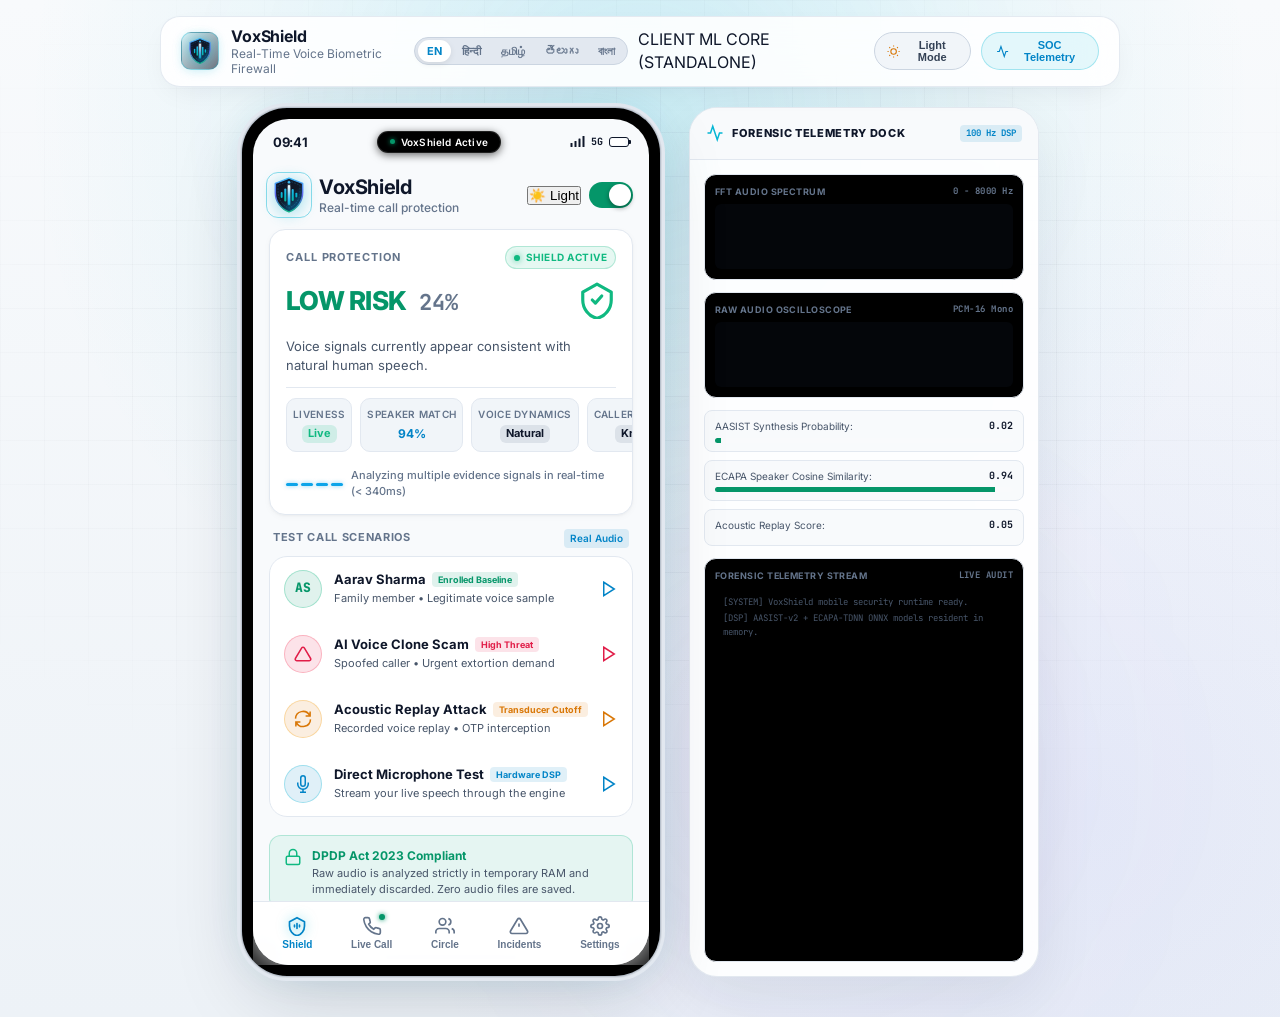
==== commit ba22da7b: "Production cybersecurity UI overhaul: remove v3.4 and biometric subtitle, align title to logo, elimi" ====
--- a/index.html
+++ b/index.html
@@ -20,14 +20,11 @@
         <header class="companion-topbar">
             <div class="topbar-brand">
                 <div class="app-icon-shield">
-                    <img src="favicon.svg" alt="VoxShield Icon" width="26" height="26" style="filter: drop-shadow(0 0 6px rgba(6, 182, 212, 0.5));">
+                    <img src="favicon.svg" alt="VoxShield Logo" width="28" height="28" style="filter: drop-shadow(0 0 6px rgba(6, 182, 212, 0.5));">
                 </div>
                 <div class="app-brand-info">
-                    <div class="app-title-row">
-                        <span class="app-name" data-i18n="app_title">VoxShield Mobile</span>
-                        <span class="app-badge">v3.4 Production</span>
-                    </div>
-                    <span class="app-tagline" data-i18n="app_tagline">Real-Time Mobile Voice Biometric Defense</span>
+                    <span class="app-name" data-i18n="app_title">VoxShield</span>
+                    <span class="app-tagline" data-i18n="app_tagline">Real-Time Voice Biometric Firewall</span>
                 </div>
             </div>
 
@@ -93,23 +90,23 @@
                             <!-- Mobile App Header Banner -->
                             <div class="mobile-app-header">
                                 <div class="header-user-row">
-                                    <div style="display: flex; align-items: center; gap: 10px;">
+                                    <div class="mobile-header-brand">
                                         <div class="mobile-brand-shield-wrap">
-                                            <img src="favicon.svg" alt="VoxShield Shield Icon" width="38" height="38" class="mobile-brand-shield-img">
+                                            <img src="favicon.svg" alt="VoxShield Logo" width="36" height="36" class="mobile-brand-shield-img">
                                             <div class="shield-pulse-ring"></div>
                                         </div>
-                                        <div>
-                                            <h1 class="mobile-header-title" data-i18n="header_title">VoxShield Guard</h1>
-                                            <p class="mobile-header-sub" data-i18n="header_sub">Biometric Call Protection is Active</p>
-                                        </div>
-                                    </div>
-                                    <div style="display: flex; align-items: center; gap: 8px;">
-                                        <button id="btn-theme-toggle-mobile" class="mobile-theme-pill-btn" title="Toggle Light/Dark Theme" style="background: var(--card-bg); border: 1px solid var(--border-color); color: var(--text-main); border-radius: 20px; padding: 5px 10px; font-size: 11px; display: flex; align-items: center; gap: 5px; cursor: pointer; box-shadow: 0 1px 3px rgba(0,0,0,0.08); font-family: inherit;">
+                                        <div class="mobile-header-text">
+                                            <h1 class="mobile-header-title" data-i18n="app_title">VoxShield</h1>
+                                            <p class="mobile-header-sub" data-i18n="header_sub">Real-time call protection</p>
+                                        </div>
+                                    </div>
+                                    <div class="mobile-header-actions">
+                                        <button id="btn-theme-toggle-mobile" class="mobile-theme-pill-btn" title="Toggle Light/Dark Theme">
                                             <span class="icon-sun">☀️</span>
                                             <span class="icon-moon" style="display: none;">🌙</span>
-                                            <span id="mobile-theme-text" style="font-weight: 600;">Light</span>
+                                            <span id="mobile-theme-text">Light</span>
                                         </button>
-                                        <div class="protection-switch-ui">
+                                        <div class="protection-switch-ui" title="Call Shield Active">
                                             <div class="ios-switch active">
                                                 <div class="switch-thumb"></div>
                                             </div>
@@ -118,26 +115,77 @@
                                 </div>
                             </div>
 
-                            <!-- Mobile Quick Stats Row -->
-                            <div class="mobile-stats-row">
-                                <div class="mobile-stat-tile">
-                                    <span class="stat-number text-cyan">99.8%</span>
-                                    <span class="stat-caption" data-i18n="stat_clone_acc">Clone Accuracy</span>
-                                </div>
-                                <div class="mobile-stat-tile">
-                                    <span class="stat-number text-emerald">340<small>ms</small></span>
-                                    <span class="stat-caption" data-i18n="stat_latency">Latency Cutoff</span>
-                                </div>
-                                <div class="mobile-stat-tile">
-                                    <span class="stat-number text-amber">DPDP</span>
-                                    <span class="stat-caption" data-i18n="stat_dpdp">Zero Audio Stored</span>
+                            <!-- Production Main Call Protection Card -->
+                            <div class="protection-hero-card">
+                                <div class="protection-hero-header">
+                                    <span class="security-eyebrow">CALL PROTECTION</span>
+                                    <div class="shield-status-indicator">
+                                        <span class="status-live-dot"></span>
+                                        <span class="status-live-label">SHIELD ACTIVE</span>
+                                    </div>
+                                </div>
+
+                                <div class="protection-state-row">
+                                    <div class="risk-state-cluster">
+                                        <span class="risk-state-title text-emerald" id="dash-risk-state">LOW RISK</span>
+                                        <span class="risk-state-score font-mono" id="dash-risk-score">24%</span>
+                                    </div>
+                                    <div class="risk-shield-graphic">
+                                        <svg width="38" height="38" viewBox="0 0 24 24" fill="none" stroke="#10b981" stroke-width="2" stroke-linecap="round" stroke-linejoin="round">
+                                            <path d="M12 2L3 7V12C3 17.5 6.8 22.5 12 23.5C17.2 22.5 21 17.5 21 12V7L12 2Z"></path>
+                                            <path d="M9 12L11 14L15 9.5"></path>
+                                        </svg>
+                                    </div>
+                                </div>
+
+                                <p class="protection-explanation" id="dash-risk-explanation">
+                                    Voice signals currently appear consistent with natural human speech.
+                                </p>
+
+                                <!-- 4 Evidence Signals Grid -->
+                                <div class="evidence-signals-grid">
+                                    <div class="evidence-signal-tile">
+                                        <span class="evidence-label">Liveness</span>
+                                        <div class="evidence-val-row">
+                                            <span class="signal-badge status-emerald" id="dash-signal-liveness">Live</span>
+                                        </div>
+                                    </div>
+                                    <div class="evidence-signal-tile">
+                                        <span class="evidence-label">Speaker Match</span>
+                                        <div class="evidence-val-row">
+                                            <span class="signal-number font-mono text-cyan" id="dash-signal-speaker">94%</span>
+                                        </div>
+                                    </div>
+                                    <div class="evidence-signal-tile">
+                                        <span class="evidence-label">Voice Dynamics</span>
+                                        <div class="evidence-val-row">
+                                            <span class="signal-badge status-slate" id="dash-signal-dynamics">Natural</span>
+                                        </div>
+                                    </div>
+                                    <div class="evidence-signal-tile">
+                                        <span class="evidence-label">Caller History</span>
+                                        <div class="evidence-val-row">
+                                            <span class="signal-badge status-slate" id="dash-signal-history">Known</span>
+                                        </div>
+                                    </div>
+                                </div>
+
+                                <!-- Multi-signal analysis status bar -->
+                                <div class="analysis-status-bar">
+                                    <div class="analysis-pulse-bar">
+                                        <div class="pulse-segment active"></div>
+                                        <div class="pulse-segment active"></div>
+                                        <div class="pulse-segment active"></div>
+                                        <div class="pulse-segment active"></div>
+                                    </div>
+                                    <span class="analysis-status-text">Analyzing multiple evidence signals in real-time (&lt; 340ms)</span>
                                 </div>
                             </div>
 
                             <!-- Call Simulation Launcher List -->
                             <div class="mobile-group-box">
                                 <div class="group-box-header">
-                                    <span class="group-title" data-i18n="test_scenarios_title">TEST CALL SCENARIOS</span>
+                                    <span class="group-title" data-i18n="test_scenarios_title">TEST SCENARIOS</span>
                                     <span class="group-badge" data-i18n="real_audio_badge">Real Audio</span>
                                 </div>
 
@@ -150,7 +198,7 @@
                                                 <span class="item-name" data-i18n="sc_authentic_name">Aarav Sharma</span>
                                                 <span class="item-pill pill-verified" data-i18n="sc_authentic_tag">Enrolled Baseline</span>
                                             </div>
-                                            <span class="item-sub" data-i18n="sc_authentic_sub">Family member • Legitimate voice sample</span>
+                                            <span class="item-sub" data-i18n="sc_authentic_sub">Family member &bull; Legitimate voice sample</span>
                                         </div>
                                         <div class="item-action-icon text-cyan">
                                             <svg width="18" height="18" viewBox="0 0 24 24" fill="none" stroke="currentColor" stroke-width="2"><polygon points="5 3 19 12 5 21 5 3"></polygon></svg>
@@ -167,7 +215,7 @@
                                                 <span class="item-name" data-i18n="sc_deepfake_name">AI Voice Clone Scam</span>
                                                 <span class="item-pill pill-danger" data-i18n="sc_deepfake_tag">High Threat</span>
                                             </div>
-                                            <span class="item-sub" data-i18n="sc_deepfake_sub">Spoofed caller • Urgent extortion demand</span>
+                                            <span class="item-sub" data-i18n="sc_deepfake_sub">Spoofed caller &bull; Urgent extortion demand</span>
                                         </div>
                                         <div class="item-action-icon text-rose">
                                             <svg width="18" height="18" viewBox="0 0 24 24" fill="none" stroke="currentColor" stroke-width="2"><polygon points="5 3 19 12 5 21 5 3"></polygon></svg>
@@ -184,7 +232,7 @@
                                                 <span class="item-name" data-i18n="sc_replay_name">Acoustic Replay Attack</span>
                                                 <span class="item-pill pill-warning" data-i18n="sc_replay_tag">Transducer Cutoff</span>
                                             </div>
-                                            <span class="item-sub" data-i18n="sc_replay_sub">Recorded voice replay • OTP interception</span>
+                                            <span class="item-sub" data-i18n="sc_replay_sub">Recorded voice replay &bull; OTP interception</span>
                                         </div>
                                         <div class="item-action-icon text-amber">
                                             <svg width="18" height="18" viewBox="0 0 24 24" fill="none" stroke="currentColor" stroke-width="2"><polygon points="5 3 19 12 5 21 5 3"></polygon></svg>
@@ -210,14 +258,14 @@
                                 </div>
                             </div>
 
-                            <!-- Mobile Compliance Card -->
+                            <!-- Mobile Compliance & Privacy Notice -->
                             <div class="mobile-privacy-card">
                                 <div class="privacy-card-icon">
                                     <svg width="18" height="18" viewBox="0 0 24 24" fill="none" stroke="#10b981" stroke-width="2"><rect x="3" y="11" width="18" height="11" rx="2" ry="2"></rect><path d="M7 11V7a5 5 0 0 1 10 0v4"></path></svg>
                                 </div>
                                 <div class="privacy-card-text">
                                     <strong data-i18n="dpdp_title">DPDP Act 2023 Compliant</strong>
-                                    <span data-i18n="dpdp_desc">Raw audio is analyzed strictly in temporary RAM and immediately discarded. Zero audio files are saved.</span>
+                                    <span data-i18n="dpdp_desc">Voice analysis results are evidence signals, not absolute fraud determinations. Raw audio is processed temporarily in RAM and discarded.</span>
                                 </div>
                             </div>
                         </section>
--- a/style.css
+++ b/style.css
@@ -2265,3 +2265,330 @@
     filter: drop-shadow(0 0 6px rgba(6, 182, 212, 0.6));
     color: var(--cyan);
 }
+
+
+/* =======================================================
+   PRODUCTION CYBERSECURITY UI OVERHAUL (VOXSHIELD)
+   ======================================================= */
+
+/* Topbar Brand Alignment */
+.topbar-brand {
+    display: flex;
+    align-items: center;
+    gap: 12px;
+}
+
+.app-icon-shield {
+    width: 38px;
+    height: 38px;
+    border-radius: 10px;
+    background: linear-gradient(135deg, rgba(6, 182, 212, 0.15), rgba(15, 23, 42, 0.6));
+    border: 1px solid rgba(6, 182, 212, 0.3);
+    display: flex;
+    align-items: center;
+    justify-content: center;
+    box-shadow: 0 2px 10px rgba(6, 182, 212, 0.15);
+    flex-shrink: 0;
+}
+
+.app-brand-info {
+    display: flex;
+    flex-direction: column;
+    justify-content: center;
+    gap: 1px;
+}
+
+.app-name {
+    font-size: 16px;
+    font-weight: 700;
+    color: var(--text-main);
+    letter-spacing: -0.01em;
+    line-height: 1.2;
+}
+
+.app-tagline {
+    font-size: 12px;
+    color: var(--text-dim);
+    font-weight: 400;
+    line-height: 1.2;
+}
+
+/* Mobile Header Layout */
+.mobile-app-header {
+    margin-bottom: 14px;
+}
+
+.header-user-row {
+    display: flex;
+    align-items: center;
+    justify-content: space-between;
+    gap: 12px;
+    width: 100%;
+}
+
+.mobile-header-brand {
+    display: flex;
+    align-items: center;
+    gap: 10px;
+}
+
+.mobile-header-text {
+    display: flex;
+    flex-direction: column;
+    justify-content: center;
+}
+
+.mobile-header-title {
+    font-size: 20px;
+    font-weight: 700;
+    color: var(--text-main);
+    letter-spacing: -0.02em;
+    line-height: 1.2;
+    margin: 0;
+}
+
+.mobile-header-sub {
+    font-size: 12px;
+    color: var(--text-dim);
+    font-weight: 500;
+    margin-top: 2px;
+    line-height: 1.2;
+}
+
+.mobile-header-actions {
+    display: flex;
+    align-items: center;
+    gap: 8px;
+    flex-shrink: 0;
+}
+
+/* Production Call Protection Card */
+.protection-hero-card {
+    background: var(--ios-card);
+    border: 1px solid var(--ios-border);
+    border-radius: 16px;
+    padding: 16px 16px 14px;
+    box-shadow: var(--card-shadow);
+    display: flex;
+    flex-direction: column;
+    gap: 12px;
+    margin-bottom: 14px;
+    position: relative;
+    overflow: hidden;
+    transition: all 0.2s ease;
+}
+
+.protection-hero-header {
+    display: flex;
+    align-items: center;
+    justify-content: space-between;
+}
+
+.security-eyebrow {
+    font-family: var(--font-sans);
+    font-size: 11px;
+    font-weight: 700;
+    letter-spacing: 0.9px;
+    color: var(--text-dim);
+    text-transform: uppercase;
+}
+
+.shield-status-indicator {
+    display: flex;
+    align-items: center;
+    gap: 6px;
+    background: rgba(16, 185, 129, 0.1);
+    border: 1px solid rgba(16, 185, 129, 0.25);
+    padding: 3px 8px;
+    border-radius: 12px;
+}
+
+.status-live-dot {
+    width: 6px;
+    height: 6px;
+    border-radius: 50%;
+    background: #10b981;
+    box-shadow: 0 0 6px rgba(16, 185, 129, 0.8);
+    animation: pulseDot 2s infinite ease-in-out;
+}
+
+@keyframes pulseDot {
+    0%, 100% { opacity: 1; transform: scale(1); }
+    50% { opacity: 0.4; transform: scale(0.85); }
+}
+
+.status-live-label {
+    font-size: 10px;
+    font-weight: 700;
+    color: #10b981;
+    letter-spacing: 0.5px;
+}
+
+.protection-state-row {
+    display: flex;
+    align-items: center;
+    justify-content: space-between;
+    gap: 12px;
+}
+
+.risk-state-cluster {
+    display: flex;
+    align-items: baseline;
+    gap: 12px;
+}
+
+.risk-state-title {
+    font-size: 26px;
+    font-weight: 800;
+    letter-spacing: -0.02em;
+    line-height: 1.1;
+}
+
+.risk-state-score {
+    font-family: var(--font-mono);
+    font-size: 22px;
+    font-weight: 700;
+    color: var(--text-dim);
+}
+
+.protection-explanation {
+    font-size: 13px;
+    line-height: 1.45;
+    color: var(--text-sub);
+    margin: 0;
+}
+
+/* 4 Evidence Signals Grid */
+.evidence-signals-grid {
+    display: grid;
+    grid-template-columns: repeat(4, 1fr);
+    gap: 8px;
+    padding-top: 10px;
+    border-top: 1px solid var(--ios-border);
+}
+
+.evidence-signal-tile {
+    display: flex;
+    flex-direction: column;
+    gap: 4px;
+    background: var(--ios-card-highlight);
+    border: 1px solid var(--ios-border);
+    padding: 8px 6px;
+    border-radius: 10px;
+    text-align: center;
+}
+
+.evidence-label {
+    font-size: 10px;
+    font-weight: 600;
+    color: var(--text-dim);
+    text-transform: uppercase;
+    letter-spacing: 0.3px;
+    white-space: nowrap;
+    overflow: hidden;
+    text-overflow: ellipsis;
+}
+
+.evidence-val-row {
+    display: flex;
+    align-items: center;
+    justify-content: center;
+}
+
+.signal-badge {
+    font-size: 11px;
+    font-weight: 700;
+    padding: 1px 6px;
+    border-radius: 6px;
+}
+
+.signal-badge.status-emerald {
+    background: rgba(16, 185, 129, 0.15);
+    color: #10b981;
+}
+
+.signal-badge.status-slate {
+    background: rgba(100, 116, 139, 0.15);
+    color: var(--text-main);
+}
+
+.signal-number {
+    font-size: 12px;
+    font-weight: 700;
+}
+
+.analysis-status-bar {
+    display: flex;
+    align-items: center;
+    gap: 8px;
+    padding-top: 4px;
+}
+
+.analysis-pulse-bar {
+    display: flex;
+    gap: 3px;
+    align-items: center;
+}
+
+.pulse-segment {
+    width: 12px;
+    height: 3px;
+    background: var(--ios-border);
+    border-radius: 2px;
+}
+
+.pulse-segment.active {
+    background: #0ea5e9;
+    box-shadow: 0 0 4px rgba(14, 165, 233, 0.5);
+}
+
+.analysis-status-text {
+    font-size: 11px;
+    color: var(--text-dim);
+    font-weight: 500;
+}
+
+/* Mobile Viewport Optimization - Remove empty dead space */
+@media (max-width: 768px) {
+    .mobile-layout-container {
+        padding: 0;
+        width: 100%;
+        height: 100vh;
+        height: 100dvh;
+    }
+
+    .mobile-chassis {
+        width: 100%;
+        max-width: 480px;
+        margin: 0 auto;
+        height: 100vh;
+        height: 100dvh;
+        border-radius: 0;
+        padding: 0;
+        box-shadow: none;
+        border: none;
+        display: flex;
+        flex-direction: column;
+    }
+
+    .mobile-screen-wrapper {
+        width: 100%;
+        height: 100%;
+        border-radius: 0;
+        display: flex;
+        flex-direction: column;
+    }
+
+    .mobile-content-area {
+        flex: 1;
+        padding: 12px 16px 20px;
+        display: flex;
+        flex-direction: column;
+        gap: 12px;
+    }
+
+    .mobile-bottom-nav {
+        height: 68px;
+        padding: 6px 12px 10px;
+    }
+}
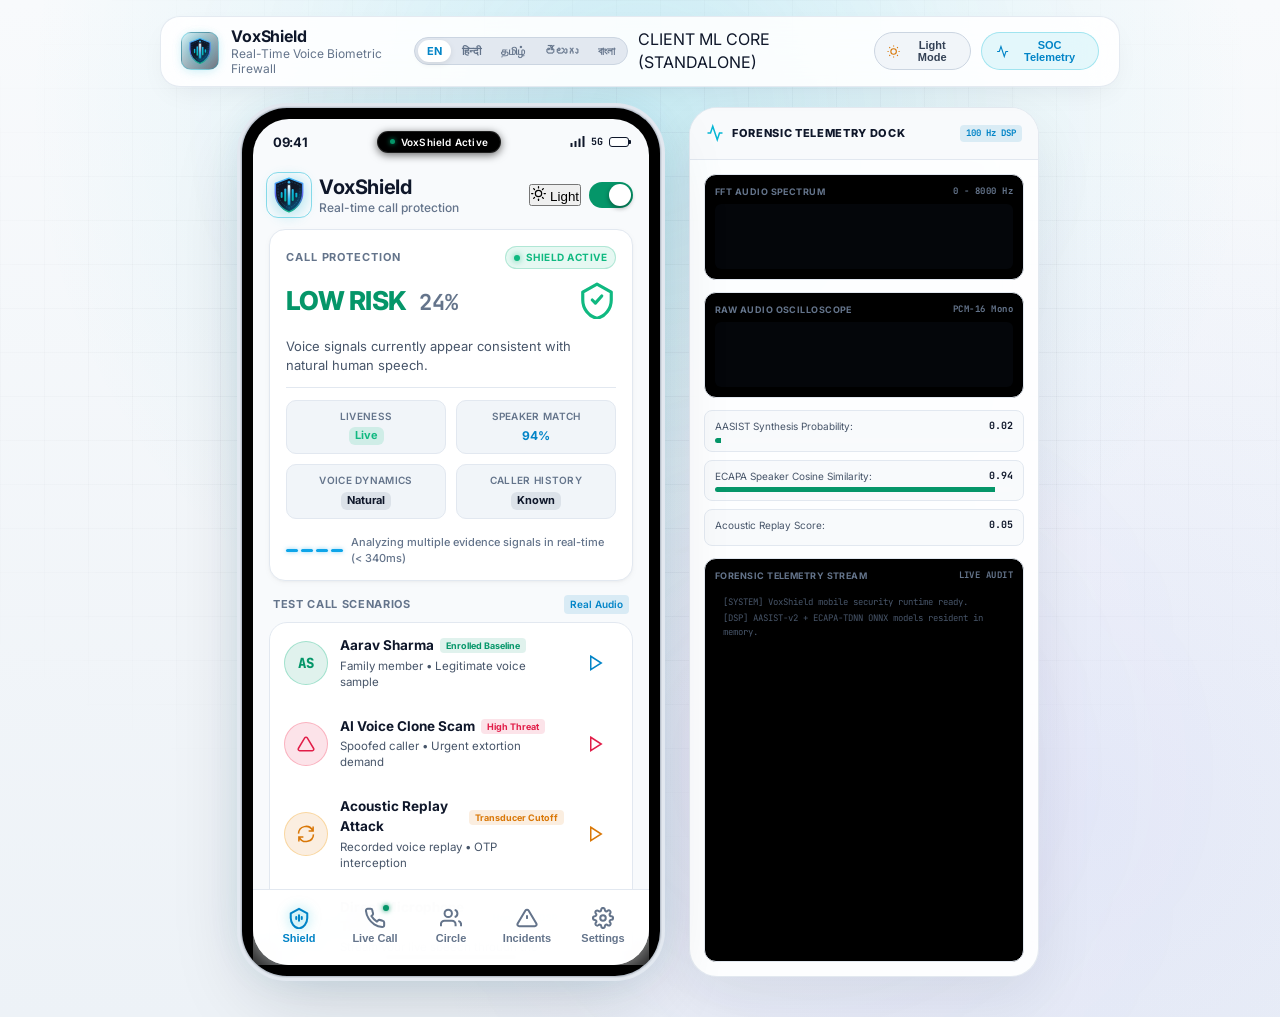
==== commit 3599ce21: "Fix mobile viewport alignment, bottom nav padding, 2x2 evidence grid, smooth scroll, clean theme ico" ====
--- a/index.html
+++ b/index.html
@@ -102,8 +102,20 @@
                                     </div>
                                     <div class="mobile-header-actions">
                                         <button id="btn-theme-toggle-mobile" class="mobile-theme-pill-btn" title="Toggle Light/Dark Theme">
-                                            <span class="icon-sun">☀️</span>
-                                            <span class="icon-moon" style="display: none;">🌙</span>
+                                            <svg class="icon-sun" width="15" height="15" viewBox="0 0 24 24" fill="none" stroke="currentColor" stroke-width="2" stroke-linecap="round" stroke-linejoin="round">
+                                                <circle cx="12" cy="12" r="5"></circle>
+                                                <line x1="12" y1="1" x2="12" y2="3"></line>
+                                                <line x1="12" y1="21" x2="12" y2="23"></line>
+                                                <line x1="4.22" y1="4.22" x2="5.64" y2="5.64"></line>
+                                                <line x1="18.36" y1="18.36" x2="19.78" y2="19.78"></line>
+                                                <line x1="1" y1="12" x2="3" y2="12"></line>
+                                                <line x1="21" y1="12" x2="23" y2="12"></line>
+                                                <line x1="4.22" y1="19.78" x2="5.64" y2="18.36"></line>
+                                                <line x1="18.36" y1="5.64" x2="19.78" y2="4.22"></line>
+                                            </svg>
+                                            <svg class="icon-moon" width="15" height="15" viewBox="0 0 24 24" fill="none" stroke="currentColor" stroke-width="2" stroke-linecap="round" stroke-linejoin="round" style="display: none;">
+                                                <path d="M21 12.79A9 9 0 1 1 11.21 3 7 7 0 0 0 21 12.79z"></path>
+                                            </svg>
                                             <span id="mobile-theme-text">Light</span>
                                         </button>
                                         <div class="protection-switch-ui" title="Call Shield Active">
@@ -484,39 +496,39 @@
 
                             <div class="mobile-settings-group">
                                 <span class="settings-group-label" data-i18n="sec_defense">DEFENSE ENGINE</span>
-                                <div class="settings-item-row">
+                                <div class="settings-item-row interactive-setting" id="setting-item-aasist" role="button" tabindex="0" title="Click to view neural threshold specs">
                                     <div class="setting-text">
                                         <span class="setting-title" data-i18n="aasist_title">AASIST-v2 Synthesis Threshold</span>
                                         <span class="setting-desc" data-i18n="aasist_desc">Alert cutoff for phase vocoder anomalies</span>
                                     </div>
                                     <span class="setting-val-tag">0.75 (Strict)</span>
                                 </div>
-                                <div class="settings-item-row">
+                                <div class="settings-item-row interactive-setting" id="setting-item-ecapa" role="button" tabindex="0" title="Click to view speaker verification specs">
                                     <div class="setting-text">
                                         <span class="setting-title" data-i18n="ecapa_title">ECAPA Speaker Verification</span>
                                         <span class="setting-desc" data-i18n="ecapa_desc">Cosine distance required for pass</span>
                                     </div>
                                     <span class="setting-val-tag">0.70 Match</span>
                                 </div>
-                                <div class="settings-item-row">
+                                <div class="settings-item-row interactive-setting" id="setting-item-filter" role="button" tabindex="0" title="Click to toggle acoustic replay filter">
                                     <div class="setting-text">
                                         <span class="setting-title" data-i18n="filter_title">Acoustic Replay Filter</span>
                                         <span class="setting-desc" data-i18n="filter_desc">Detect loudspeaker frequency cutoffs</span>
                                     </div>
-                                    <span class="setting-val-tag">8 kHz Active</span>
+                                    <div class="vox-switch active" id="switch-filter" title="Toggle Replay Filter"></div>
                                 </div>
                             </div>
 
                             <div class="mobile-settings-group">
                                 <span class="settings-group-label" data-i18n="sec_privacy">PRIVACY & COMPLIANCE</span>
-                                <div class="settings-item-row">
+                                <div class="settings-item-row interactive-setting" id="setting-item-retention" role="button" tabindex="0" title="Click to view DPDP Act zero-retention details">
                                     <div class="setting-text">
                                         <span class="setting-title" data-i18n="retention_title">Zero Audio Retention</span>
                                         <span class="setting-desc" data-i18n="retention_desc">DPDP Act 2023 ephemeral RAM buffer</span>
                                     </div>
                                     <span class="status-badge-green">ENFORCED</span>
                                 </div>
-                                <div class="settings-item-row">
+                                <div class="settings-item-row interactive-setting" id="setting-item-purge" role="button" tabindex="0" title="Click to view auto-purge policy">
                                     <div class="setting-text">
                                         <span class="setting-title" data-i18n="purge_title">Log Auto-Purge TTL</span>
                                         <span class="setting-desc" data-i18n="purge_desc">Cryptographic incident metadata expiry</span>
@@ -524,24 +536,25 @@
                                     <span class="setting-val-tag">365 Days</span>
                                 </div>
                             </div>
-                                                    <!-- Group 4: Local Database & Storage -->
+
+                            <!-- Group 4: Local Database & Storage -->
                             <div class="mobile-settings-group">
                                 <span class="settings-group-label">LOCAL DATABASE & STORAGE</span>
-                                <div class="settings-item-row">
+                                <div class="settings-item-row interactive-setting" id="setting-item-storage" role="button" tabindex="0" title="Click to view persistent engine details">
                                     <div class="setting-text">
                                         <span class="setting-title">Persistent Engine</span>
                                         <span class="setting-desc">Browser LocalStorage + AES-256 Vector Vault</span>
                                     </div>
                                     <span class="status-badge-green" id="db-status-badge">CONNECTED</span>
                                 </div>
-                                <div class="settings-item-row">
+                                <div class="settings-item-row interactive-setting" id="setting-item-contacts" role="button" tabindex="0" title="Click to inspect enrolled circle profiles">
                                     <div class="setting-text">
                                         <span class="setting-title">Enrolled Contacts Stored</span>
                                         <span class="setting-desc">Encrypted voiceprint profiles</span>
                                     </div>
                                     <span class="setting-val-tag" id="db-contacts-count">3 Contacts</span>
                                 </div>
-                                <div class="settings-item-row">
+                                <div class="settings-item-row interactive-setting" id="setting-item-incidents" role="button" tabindex="0" title="Click to inspect logged incident stats">
                                     <div class="setting-text">
                                         <span class="setting-title">Forensic Incidents Logged</span>
                                         <span class="setting-desc">Total threats recorded locally</span>
@@ -553,6 +566,18 @@
                                         <button id="btn-clear-incidents" class="btn-secondary" style="flex: 1; padding: 7px 10px; font-size: 11px; cursor: pointer; border-radius: 6px;">Clear Incidents</button>
                                         <button id="btn-reset-db" class="btn-secondary" style="flex: 1; padding: 7px 10px; font-size: 11px; cursor: pointer; border-radius: 6px;">Reset Demo Data</button>
                                     </div>
+                                </div>
+                            </div>
+
+                            <!-- Group 5: System & Architecture -->
+                            <div class="mobile-settings-group">
+                                <span class="settings-group-label">SYSTEM & ARCHITECTURE</span>
+                                <div class="settings-item-row interactive-setting" id="setting-item-about" role="button" tabindex="0" title="Click to view VoxShield architecture and version">
+                                    <div class="setting-text">
+                                        <span class="setting-title">About VoxShield</span>
+                                        <span class="setting-desc">Real-Time Voice Biometric Firewall v3.4</span>
+                                    </div>
+                                    <span class="setting-val-tag">SIH'26</span>
                                 </div>
                             </div>
                         </section>
@@ -775,5 +800,19 @@
     <script src="audio-engine.js"></script>
     <script src="detection-engine.js"></script>
     <script src="app.js"></script>
+
+    <!-- Global Interactive Settings Modal Sheet -->
+    <div id="vox-settings-modal" class="vox-modal-overlay">
+        <div class="vox-modal-sheet">
+            <div class="vox-modal-header">
+                <h3 id="vox-modal-title" class="vox-modal-title">Setting Details</h3>
+                <button id="vox-modal-close" class="vox-modal-close-btn" aria-label="Close modal">&times;</button>
+            </div>
+            <div id="vox-modal-body" class="vox-modal-body">
+                <!-- Content dynamically populated -->
+            </div>
+        </div>
+    </div>
+
 </body>
 </html>
--- a/style.css
+++ b/style.css
@@ -336,23 +336,26 @@
     flex: 1;
     overflow-y: auto;
     overflow-x: hidden;
-    padding: 10px 16px 14px;
+    -webkit-overflow-scrolling: touch;
+    overscroll-behavior-y: contain;
+    padding: 10px 16px calc(94px + env(safe-area-inset-bottom, 20px));
     position: relative;
+    box-sizing: border-box;
 }
 
 /* Screen Switcher Visibility */
 .mobile-screen {
     display: none;
-    animation: screenSlideIn 0.22s cubic-bezier(0.16, 1, 0.3, 1) forwards;
+    animation: screenFadeIn 0.16s ease forwards;
 }
 
 .mobile-screen.active {
     display: block;
 }
 
-@keyframes screenSlideIn {
-    from { opacity: 0; transform: translateY(6px); }
-    to { opacity: 1; transform: translateY(0); }
+@keyframes screenFadeIn {
+    from { opacity: 0; }
+    to { opacity: 1; }
 }
 
 /* =======================================================
@@ -505,13 +508,13 @@
 }
 
 .item-avatar {
-    width: 38px;
-    height: 38px;
+    width: 44px;
+    height: 44px;
     border-radius: 50%;
     display: flex;
     align-items: center;
     justify-content: center;
-    font-size: 13px;
+    font-size: 14px;
     font-weight: 800;
     font-family: var(--font-mono);
     margin-right: 12px;
@@ -536,12 +539,10 @@
 }
 
 .item-name {
-    font-size: 13px;
+    font-size: 13.5px;
     font-weight: 700;
     color: var(--text-main);
-    white-space: nowrap;
-    overflow: hidden;
-    text-overflow: ellipsis;
+    word-break: break-word;
 }
 
 .item-pill {
@@ -558,17 +559,24 @@
 .pill-cyan { background: var(--cyan-dim); color: var(--cyan); }
 
 .item-sub {
-    font-size: 11px;
+    font-size: 11.5px;
     color: var(--text-sub);
     display: block;
-    white-space: nowrap;
-    overflow: hidden;
-    text-overflow: ellipsis;
+    line-height: 1.4;
+    word-break: break-word;
 }
 
 .item-action-icon {
-    margin-left: 10px;
-    opacity: 0.8;
+    width: 44px;
+    height: 44px;
+    min-width: 44px;
+    display: flex;
+    align-items: center;
+    justify-content: center;
+    margin-left: 8px;
+    border-radius: 50%;
+    opacity: 0.85;
+    flex-shrink: 0;
 }
 
 /* Mobile Privacy Card */
@@ -1303,7 +1311,7 @@
    NATIVE MOBILE BOTTOM TAB BAR
    ======================================================= */
 .mobile-bottom-nav {
-    height: 64px;
+    height: 76px;
     background: var(--bottom-nav-bg);
     backdrop-filter: blur(20px);
     -webkit-backdrop-filter: blur(20px);
@@ -1311,16 +1319,20 @@
     display: flex;
     align-items: center;
     justify-content: space-around;
-    padding: 0 10px;
+    padding: 6px 8px calc(8px + env(safe-area-inset-bottom, 14px));
     position: absolute;
     bottom: 0;
     left: 0;
     right: 0;
     z-index: 100;
-    transition: all 0.25s ease;
+    box-sizing: border-box;
+    transition: background 0.25s ease, border-color 0.25s ease;
 }
 
 .nav-tab-btn {
+    flex: 1;
+    min-width: 0;
+    min-height: 48px;
     display: flex;
     flex-direction: column;
     align-items: center;
@@ -1329,9 +1341,18 @@
     border: none;
     color: var(--text-dim);
     cursor: pointer;
-    padding: 6px 12px;
+    padding: 4px 2px;
     border-radius: 12px;
     transition: all 0.15s ease;
+    user-select: none;
+    -webkit-tap-highlight-color: transparent;
+}
+
+.nav-tab-btn svg {
+    width: 22px;
+    height: 22px;
+    stroke-width: 2.2;
+    flex-shrink: 0;
 }
 
 .nav-tab-btn:hover {
@@ -1361,9 +1382,11 @@
 }
 
 .tab-caption {
-    font-size: 10px;
+    font-size: 11px;
     font-weight: 600;
     margin-top: 3px;
+    white-space: nowrap;
+    line-height: 1.2;
 }
 
 /* Native iOS Home Indicator Bar */
@@ -2461,9 +2484,9 @@
 /* 4 Evidence Signals Grid */
 .evidence-signals-grid {
     display: grid;
-    grid-template-columns: repeat(4, 1fr);
-    gap: 8px;
-    padding-top: 10px;
+    grid-template-columns: repeat(2, 1fr);
+    gap: 10px;
+    padding-top: 12px;
     border-top: 1px solid var(--ios-border);
 }
 
@@ -2581,14 +2604,301 @@
 
     .mobile-content-area {
         flex: 1;
-        padding: 12px 16px 20px;
-        display: flex;
-        flex-direction: column;
-        gap: 12px;
+        padding: 12px 16px calc(96px + env(safe-area-inset-bottom, 24px));
     }
 
     .mobile-bottom-nav {
-        height: 68px;
-        padding: 6px 12px 10px;
+        height: 76px;
+        padding: 6px 8px calc(8px + env(safe-area-inset-bottom, 14px));
     }
 }
+
+/* =======================================================
+   SETTINGS MODAL SHEETS & INTERACTIVE SWITCHES
+   ======================================================= */
+.settings-item-row {
+    cursor: pointer;
+    transition: background 0.15s ease;
+    user-select: none;
+    -webkit-tap-highlight-color: transparent;
+}
+.settings-item-row:hover, .settings-item-row:active {
+    background: var(--ios-card-highlight);
+}
+
+.vox-switch {
+    width: 46px;
+    height: 26px;
+    background: rgba(100, 116, 139, 0.35);
+    border-radius: 13px;
+    position: relative;
+    cursor: pointer;
+    transition: background 0.2s ease;
+    flex-shrink: 0;
+}
+.vox-switch::after {
+    content: '';
+    position: absolute;
+    top: 3px;
+    left: 3px;
+    width: 20px;
+    height: 20px;
+    border-radius: 50%;
+    background: #ffffff;
+    box-shadow: 0 1px 4px rgba(0, 0, 0, 0.3);
+    transition: transform 0.2s cubic-bezier(0.16, 1, 0.3, 1);
+}
+.vox-switch.active {
+    background: var(--emerald);
+}
+.vox-switch.active::after {
+    transform: translateX(20px);
+}
+
+.vox-modal-overlay {
+    position: fixed;
+    top: 0;
+    left: 0;
+    right: 0;
+    bottom: 0;
+    background: rgba(0, 0, 0, 0.68);
+    backdrop-filter: blur(8px);
+    -webkit-backdrop-filter: blur(8px);
+    z-index: 9999;
+    display: flex;
+    align-items: flex-end;
+    justify-content: center;
+    opacity: 0;
+    pointer-events: none;
+    transition: opacity 0.2s ease;
+}
+.vox-modal-overlay.open {
+    opacity: 1;
+    pointer-events: auto;
+}
+.vox-modal-sheet {
+    background: var(--ios-bg);
+    border: 1px solid var(--ios-border);
+    border-radius: 20px 20px 0 0;
+    width: 100%;
+    max-width: 460px;
+    max-height: 82vh;
+    padding: 18px 20px calc(24px + env(safe-area-inset-bottom, 20px));
+    box-shadow: 0 -10px 40px rgba(0, 0, 0, 0.6);
+    transform: translateY(100%);
+    transition: transform 0.25s cubic-bezier(0.16, 1, 0.3, 1);
+    display: flex;
+    flex-direction: column;
+    overflow: hidden;
+    box-sizing: border-box;
+}
+.vox-modal-overlay.open .vox-modal-sheet {
+    transform: translateY(0);
+}
+.vox-modal-header {
+    display: flex;
+    align-items: center;
+    justify-content: space-between;
+    margin-bottom: 14px;
+    padding-bottom: 10px;
+    border-bottom: 1px solid var(--ios-border);
+    flex-shrink: 0;
+}
+.vox-modal-title {
+    font-size: 16px;
+    font-weight: 800;
+    color: var(--text-main);
+    letter-spacing: -0.01em;
+}
+.vox-modal-close-btn {
+    background: var(--ios-card-highlight);
+    border: 1px solid var(--ios-border);
+    color: var(--text-dim);
+    width: 32px;
+    height: 32px;
+    border-radius: 50%;
+    display: flex;
+    align-items: center;
+    justify-content: center;
+    cursor: pointer;
+    font-size: 18px;
+    line-height: 1;
+    transition: all 0.15s ease;
+}
+.vox-modal-close-btn:hover {
+    color: var(--text-main);
+    background: rgba(255, 255, 255, 0.15);
+}
+.vox-modal-body {
+    overflow-y: auto;
+    font-size: 13px;
+    line-height: 1.55;
+    color: var(--text-sub);
+    padding-right: 4px;
+}
+.vox-modal-body p {
+    margin-bottom: 12px;
+}
+.vox-modal-body strong {
+    color: var(--text-main);
+}
+.vox-modal-body .modal-stat-grid {
+    display: grid;
+    grid-template-columns: 1fr 1fr;
+    gap: 10px;
+    margin: 14px 0;
+}
+.vox-modal-body .modal-stat-box {
+    background: var(--ios-card);
+    border: 1px solid var(--ios-border);
+    border-radius: 10px;
+    padding: 10px;
+    text-align: center;
+}
+.vox-modal-body .modal-stat-val {
+    font-size: 15px;
+    font-weight: 800;
+    color: var(--cyan);
+}
+.vox-modal-body .modal-stat-lbl {
+    font-size: 10px;
+    color: var(--text-dim);
+    text-transform: uppercase;
+    letter-spacing: 0.5px;
+    margin-top: 3px;
+}
+
+/* Enhanced Transcript Styling */
+.transcript-scroll-area {
+    max-height: 180px;
+    min-height: 110px;
+    overflow-y: auto;
+    overflow-x: hidden;
+    -webkit-overflow-scrolling: touch;
+    overscroll-behavior-y: contain;
+    padding: 6px 2px;
+    display: flex;
+    flex-direction: column;
+    gap: 8px;
+}
+.transcript-msg {
+    font-size: 12.5px;
+    line-height: 1.45;
+    padding: 7px 10px;
+    border-radius: 8px;
+    word-break: break-word;
+}
+.transcript-msg.caller-line {
+    background: rgba(255, 255, 255, 0.04);
+    border-left: 3px solid var(--cyan);
+}
+.transcript-msg.user-line {
+    background: rgba(16, 185, 129, 0.07);
+    border-left: 3px solid var(--emerald);
+}
+.transcript-msg.system-note {
+    background: rgba(100, 116, 139, 0.08);
+    font-style: italic;
+    color: var(--text-dim);
+    font-size: 11px;
+}
+.transcript-speaker-tag {
+    display: inline-block;
+    font-size: 9.5px;
+    font-weight: 800;
+    text-transform: uppercase;
+    letter-spacing: 0.5px;
+    padding: 1px 5px;
+    border-radius: 4px;
+    margin-right: 6px;
+}
+.tag-caller {
+    background: rgba(6, 182, 212, 0.2);
+    color: var(--cyan);
+}
+.tag-user {
+    background: rgba(16, 185, 129, 0.2);
+    color: var(--emerald);
+}
+.transcript-timestamp {
+    font-size: 10px;
+    color: var(--text-dim);
+    float: right;
+    margin-left: 8px;
+    font-family: var(--font-mono);
+}
+
+/* Light Mode Contrast Fixes */
+body.mobile-app-theme:not(.dark-mode-active) .banner-safe,
+body.mobile-app-theme:not(.dark-mode-active) .banner-green {
+    background: #ecfdf5 !important;
+    border: 1.5px solid #059669 !important;
+    color: #065f46 !important;
+}
+body.mobile-app-theme:not(.dark-mode-active) .banner-safe .decision-title,
+body.mobile-app-theme:not(.dark-mode-active) .banner-green .decision-title {
+    color: #065f46 !important;
+    font-weight: 800;
+}
+body.mobile-app-theme:not(.dark-mode-active) .banner-safe .decision-desc,
+body.mobile-app-theme:not(.dark-mode-active) .banner-green .decision-desc {
+    color: #047857 !important;
+}
+body.mobile-app-theme:not(.dark-mode-active) .banner-warning,
+body.mobile-app-theme:not(.dark-mode-active) .banner-yellow {
+    background: #fffbeb !important;
+    border: 1.5px solid #d97706 !important;
+    color: #92400e !important;
+}
+body.mobile-app-theme:not(.dark-mode-active) .banner-warning .decision-title,
+body.mobile-app-theme:not(.dark-mode-active) .banner-yellow .decision-title {
+    color: #92400e !important;
+    font-weight: 800;
+}
+body.mobile-app-theme:not(.dark-mode-active) .banner-warning .decision-desc,
+body.mobile-app-theme:not(.dark-mode-active) .banner-yellow .decision-desc {
+    color: #b45309 !important;
+}
+body.mobile-app-theme:not(.dark-mode-active) .banner-danger,
+body.mobile-app-theme:not(.dark-mode-active) .banner-red {
+    background: #fef2f2 !important;
+    border: 1.5px solid #e11d48 !important;
+    color: #9f1239 !important;
+}
+body.mobile-app-theme:not(.dark-mode-active) .banner-danger .decision-title,
+body.mobile-app-theme:not(.dark-mode-active) .banner-red .decision-title {
+    color: #9f1239 !important;
+    font-weight: 800;
+}
+body.mobile-app-theme:not(.dark-mode-active) .banner-danger .decision-desc,
+body.mobile-app-theme:not(.dark-mode-active) .banner-red .decision-desc {
+    color: #be123c !important;
+}
+body.mobile-app-theme:not(.dark-mode-active) .transcript-msg.caller-line {
+    background: #f8fafc;
+    border-left: 3px solid #0284c7;
+    color: #0f172a;
+}
+body.mobile-app-theme:not(.dark-mode-active) .transcript-msg.user-line {
+    background: #f0fdf4;
+    border-left: 3px solid #059669;
+    color: #0f172a;
+}
+body.mobile-app-theme:not(.dark-mode-active) .transcript-msg.system-note {
+    background: #f1f5f9;
+    color: #475569;
+}
+body.mobile-app-theme:not(.dark-mode-active) .vox-modal-sheet {
+    background: #ffffff;
+    border-color: #cbd5e1;
+}
+body.mobile-app-theme:not(.dark-mode-active) .vox-modal-title {
+    color: #0f172a;
+}
+body.mobile-app-theme:not(.dark-mode-active) .vox-modal-body {
+    color: #334155;
+}
+body.mobile-app-theme:not(.dark-mode-active) .vox-modal-body .modal-stat-box {
+    background: #f8fafc;
+    border-color: #e2e8f0;
+}
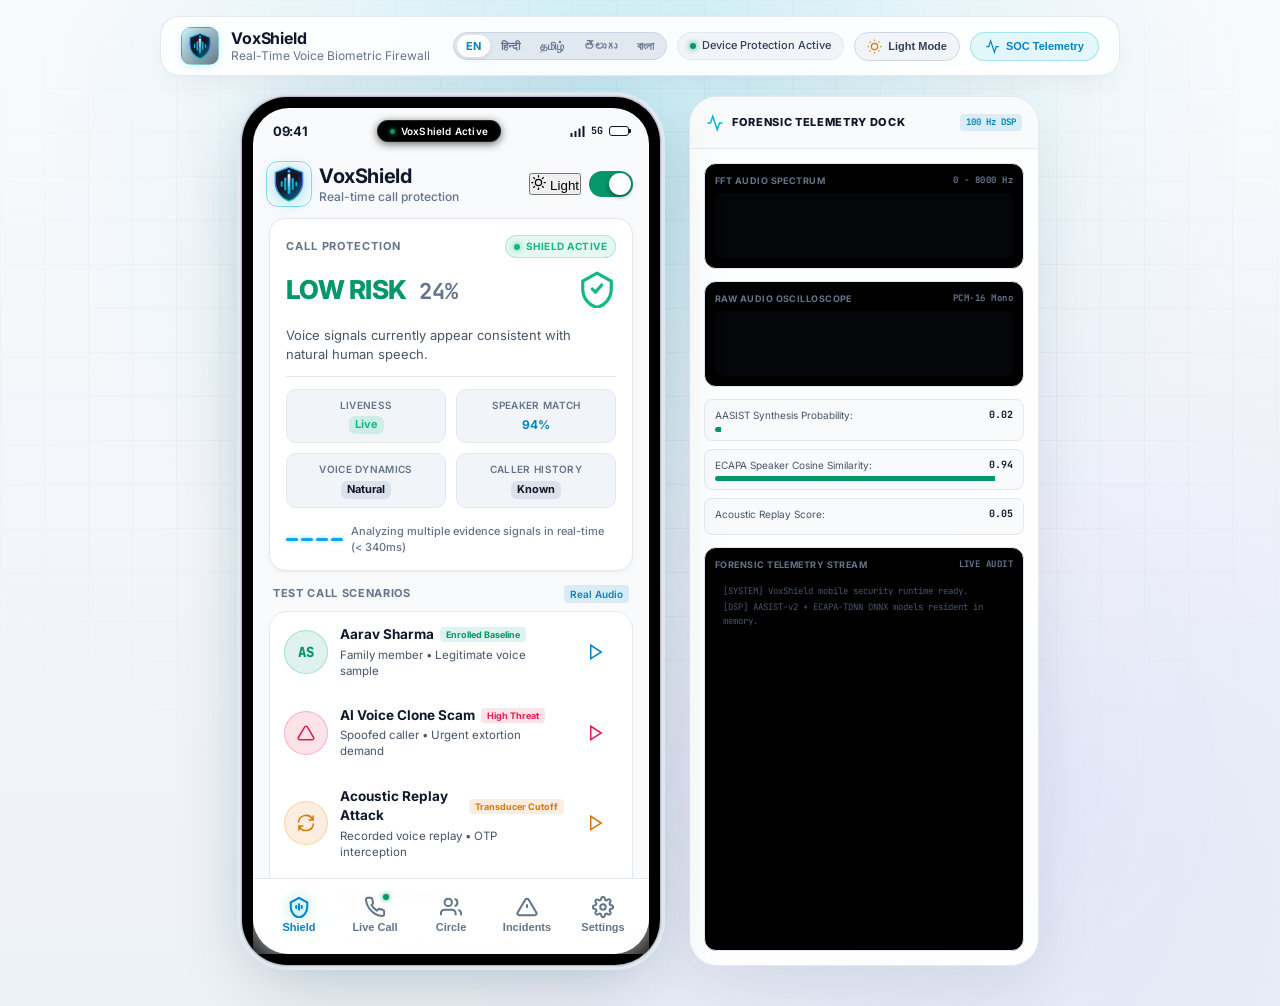
==== commit 640225be: "Implement automatic multi-language detection (Hindi, Tamil, Telugu, English) and real-time English t" ====
--- a/index.html
+++ b/index.html
@@ -338,27 +338,39 @@
                                     </div>
                                 </div>
 
-                                <!-- Five Live Defense Vectors Inset Deck -->
-                                <div class="mobile-defense-grid">
+                                <!-- Five Live Defense Vectors Inset Deck (Sections 1-6) -->
+                                <div class="mobile-defense-grid status-grid">
                                     <div class="defense-card">
                                         <span class="defense-label" data-i18n="call_status">CALL STATUS</span>
-                                        <div id="indicator-call-status" class="indicator-val status-gray">IDLE / READY</div>
+                                        <div id="indicator-call-status" class="indicator-val status-value status-gray single-metric">
+                                            <span class="status-badge-text">IDLE / READY</span>
+                                        </div>
                                     </div>
                                     <div class="defense-card">
                                         <span class="defense-label" data-i18n="synthesis">SYNTHESIS (AASIST)</span>
-                                        <div id="indicator-authenticity" class="indicator-val status-gray">NOMINAL</div>
+                                        <div id="indicator-authenticity" class="indicator-val status-value status-gray">
+                                            <span class="status-badge-text">NOMINAL</span>
+                                            <span class="status-badge-pct"></span>
+                                        </div>
                                     </div>
                                     <div class="defense-card">
                                         <span class="defense-label" data-i18n="speaker">SPEAKER (ECAPA)</span>
-                                        <div id="indicator-speaker" class="indicator-val status-gray">UNVERIFIED</div>
+                                        <div id="indicator-speaker" class="indicator-val status-value status-gray">
+                                            <span class="status-badge-text">UNVERIFIED</span>
+                                            <span class="status-badge-pct"></span>
+                                        </div>
                                     </div>
                                     <div class="defense-card">
                                         <span class="defense-label" data-i18n="replay">REPLAY DETECT</span>
-                                        <div id="indicator-replay" class="indicator-val status-gray">NOMINAL</div>
+                                        <div id="indicator-replay" class="indicator-val status-value status-gray single-metric">
+                                            <span class="status-badge-text">NOMINAL</span>
+                                        </div>
                                     </div>
                                     <div class="defense-card full-span">
                                         <span class="defense-label" data-i18n="semantic_vector">SEMANTIC COERCION VECTOR</span>
-                                        <div id="indicator-context" class="indicator-val status-gray">NEUTRAL</div>
+                                        <div id="indicator-context" class="indicator-val status-value status-gray single-metric">
+                                            <span class="status-badge-text">NEUTRAL</span>
+                                        </div>
                                     </div>
                                 </div>
 
@@ -377,10 +389,74 @@
                                 <div class="mobile-transcript-card">
                                     <div class="transcript-head">
                                         <span class="transcript-title">LIVE SPEECH TRANSCRIPT</span>
-                                        <span class="transcript-tag">RAM Only</span>
-                                    </div>
+                                        <div style="display: flex; gap: 6px; align-items: center;">
+                                            <button id="btn-toggle-audio-debug" class="btn-secondary" style="font-size: 9px; padding: 2px 7px; border-radius: 4px; border: 1px solid var(--ios-border); cursor: pointer;" title="Toggle live audio & STT diagnostics">Audio Diagnostics</button>
+                                            <span class="transcript-tag">RAM Only</span>
+                                        </div>
+                                    </div>
+
+                                    <!-- Automatic Multi-Language Detection Header (Zero Manual Selection) -->
+                                    <div class="transcript-auto-lang-indicator">
+                                        <span class="transcript-auto-dot animate-pulse"></span>
+                                        <span class="transcript-auto-text">● AUTOMATIC LANGUAGE DETECTION</span>
+                                    </div>
+
                                     <div id="transcript-stream" class="transcript-scroll-area">
                                         <div class="transcript-empty" data-i18n="transcript_empty">Audio idle. Voice transcription streams here in real-time.</div>
+                                    </div>
+                                </div>
+
+                                <!-- Audio Diagnostics & Debug Panel (Section 11 & 25) -->
+                                <div id="audio-debug-panel" class="audio-debug-panel">
+                                    <div class="audio-debug-header">
+                                        <span>AUDIO &amp; SPEECH DIAGNOSTICS</span>
+                                        <span id="audio-debug-mic-indicator" class="debug-metric-val ok">MIC IDLE</span>
+                                    </div>
+                                    <div class="audio-debug-grid">
+                                        <div class="debug-metric-row">
+                                            <span class="debug-metric-label">Permission:</span>
+                                            <span id="dbg-perm" class="debug-metric-val">prompt</span>
+                                        </div>
+                                        <div class="debug-metric-row">
+                                            <span class="debug-metric-label">Stream:</span>
+                                            <span id="dbg-stream" class="debug-metric-val">idle</span>
+                                        </div>
+                                        <div class="debug-metric-row">
+                                            <span class="debug-metric-label">Track:</span>
+                                            <span id="dbg-track" class="debug-metric-val">none</span>
+                                        </div>
+                                        <div class="debug-metric-row">
+                                            <span class="debug-metric-label">AudioContext:</span>
+                                            <span id="dbg-ctx" class="debug-metric-val">suspended</span>
+                                        </div>
+                                        <div class="debug-metric-row">
+                                            <span class="debug-metric-label">Audio Frames:</span>
+                                            <span id="dbg-frames" class="debug-metric-val">0</span>
+                                        </div>
+                                        <div class="debug-metric-row">
+                                            <span class="debug-metric-label">Speech Rec:</span>
+                                            <span id="dbg-rec" class="debug-metric-val">idle</span>
+                                        </div>
+                                        <div class="debug-metric-row">
+                                            <span class="debug-metric-label">Transcript Events:</span>
+                                            <span id="dbg-events" class="debug-metric-val">0</span>
+                                        </div>
+                                        <div class="debug-metric-row">
+                                            <span class="debug-metric-label">Detected Language:</span>
+                                            <span id="dbg-detected-lang" class="debug-metric-val">Auto (listening)</span>
+                                        </div>
+                                        <div class="debug-metric-row">
+                                            <span class="debug-metric-label">Detection Confidence:</span>
+                                            <span id="dbg-detected-conf" class="debug-metric-val">--</span>
+                                        </div>
+                                        <div class="debug-metric-row">
+                                            <span class="debug-metric-label">Speech Recognition:</span>
+                                            <span id="dbg-stt-status" class="debug-metric-val">Active</span>
+                                        </div>
+                                        <div class="debug-metric-row">
+                                            <span class="debug-metric-label">Translation:</span>
+                                            <span id="dbg-translation-status" class="debug-metric-val">Active (Natural En)</span>
+                                        </div>
                                     </div>
                                 </div>
 
@@ -572,6 +648,13 @@
                             <!-- Group 5: System & Architecture -->
                             <div class="mobile-settings-group">
                                 <span class="settings-group-label">SYSTEM & ARCHITECTURE</span>
+                                <div class="settings-item-row interactive-setting" id="setting-item-audio-debug" role="button" tabindex="0" title="Click to open Audio & Speech Diagnostics">
+                                    <div class="setting-text">
+                                        <span class="setting-title">Audio &amp; Speech Diagnostics</span>
+                                        <span class="setting-desc">Inspect real-time microphone stream, Web Audio API, and STT state</span>
+                                    </div>
+                                    <span class="setting-val-tag">TELEMETRY</span>
+                                </div>
                                 <div class="settings-item-row interactive-setting" id="setting-item-about" role="button" tabindex="0" title="Click to view VoxShield architecture and version">
                                     <div class="setting-text">
                                         <span class="setting-title">About VoxShield</span>
--- a/style.css
+++ b/style.css
@@ -817,21 +817,31 @@
     display: block;
 }
 
-/* 5 Defense Vectors Inset Deck */
+/* 5 Defense Vectors Inset Deck - Responsive, Flexible, No Clipping (Sections 1-6) */
+.status-grid,
 .mobile-defense-grid {
     display: grid;
-    grid-template-columns: 1fr 1fr;
-    gap: 8px;
+    grid-template-columns: repeat(2, minmax(0, 1fr));
+    gap: 10px;
+    width: 100%;
+    max-width: 100%;
+    min-width: 0;
+    box-sizing: border-box;
 }
 
 .defense-card {
     background: var(--ios-card);
     border: 1px solid var(--ios-border);
     border-radius: 10px;
-    padding: 8px 10px;
+    padding: 9px 12px;
     display: flex;
     flex-direction: column;
     justify-content: space-between;
+    width: 100%;
+    max-width: 100%;
+    min-width: 0;
+    box-sizing: border-box;
+    overflow: visible;
 }
 
 .defense-card.full-span {
@@ -839,23 +849,69 @@
 }
 
 .defense-label {
-    font-size: 9px;
+    font-size: 10px;
     font-weight: 700;
     color: var(--text-dim);
-    letter-spacing: 0.04em;
-    margin-bottom: 4px;
-}
-
+    letter-spacing: 0.05em;
+    margin-bottom: 6px;
+    white-space: normal;
+    word-break: break-word;
+    text-transform: uppercase;
+}
+
+.status-value,
 .indicator-val {
+    width: 100%;
+    max-width: 100%;
+    min-width: 0;
+    box-sizing: border-box;
     font-size: 11px;
     font-weight: 700;
     font-family: var(--font-mono);
-    padding: 3px 6px;
-    border-radius: 4px;
+    padding: 6px 8px;
+    border-radius: 6px;
+    white-space: normal;
+    overflow-wrap: anywhere;
+    word-break: break-word;
+    display: flex;
+    align-items: center;
+    justify-content: space-between;
+    flex-wrap: wrap;
+    gap: 4px 8px;
+    text-align: left;
+    box-shadow: 0 1px 2px rgba(0, 0, 0, 0.05);
+}
+
+.status-value .status-badge-text,
+.indicator-val .status-badge-text {
+    flex: 1 1 auto;
+    min-width: 0;
+    white-space: normal;
+    word-break: break-word;
+    overflow-wrap: anywhere;
+    text-align: left;
+    line-height: 1.3;
+}
+
+.status-value .status-badge-pct,
+.indicator-val .status-badge-pct {
+    flex: 0 0 auto;
+    font-weight: 800;
+    font-family: var(--font-mono);
+    text-align: right;
+    white-space: nowrap;
+    line-height: 1.3;
+}
+
+.status-value.single-metric,
+.indicator-val.single-metric {
+    justify-content: center;
     text-align: center;
-    white-space: nowrap;
-    overflow: hidden;
-    text-overflow: ellipsis;
+}
+
+.status-value.single-metric .status-badge-text,
+.indicator-val.single-metric .status-badge-text {
+    text-align: center;
 }
 
 .status-gray { background: rgba(255, 255, 255, 0.06); color: var(--text-sub); }
@@ -952,15 +1008,25 @@
 }
 
 .transcript-scroll-area {
-    background: #000000;
-    border-radius: 8px;
-    padding: 8px 10px;
-    min-height: 52px;
-    max-height: 80px;
+    background: rgba(0, 0, 0, 0.25);
+    border-radius: 10px;
+    padding: 10px 12px;
+    min-height: 180px;
+    max-height: 45vh;
     overflow-y: auto;
-    font-size: 11px;
+    overflow-x: hidden;
+    -webkit-overflow-scrolling: touch;
+    overscroll-behavior-y: contain;
+    font-size: 12.5px;
     color: #e2e8f0;
-    line-height: 1.4;
+    line-height: 1.45;
+    width: 100%;
+    max-width: 100%;
+    min-width: 0;
+    box-sizing: border-box;
+    display: flex;
+    flex-direction: column;
+    gap: 8px;
 }
 
 .transcript-empty {
@@ -1499,14 +1565,38 @@
     border: 1px solid var(--ios-border);
     border-radius: 8px;
     padding: 8px 10px;
+    width: 100%;
+    max-width: 100%;
+    min-width: 0;
+    box-sizing: border-box;
 }
 
 .metric-head {
     display: flex;
     justify-content: space-between;
+    align-items: center;
+    flex-wrap: wrap;
+    gap: 4px 8px;
     font-size: 10px;
     color: var(--text-sub);
     margin-bottom: 4px;
+    width: 100%;
+    max-width: 100%;
+    min-width: 0;
+    box-sizing: border-box;
+}
+
+.metric-head > span:first-child {
+    flex: 1 1 auto;
+    min-width: 0;
+    white-space: normal;
+    word-break: break-word;
+    overflow-wrap: anywhere;
+}
+
+.metric-head > .mono-score {
+    flex: 0 0 auto;
+    white-space: nowrap;
 }
 
 .mono-score {
@@ -2768,10 +2858,15 @@
     margin-top: 3px;
 }
 
-/* Enhanced Transcript Styling */
+/* Enhanced Transcript Styling (Sections 18-20) */
+.transcript,
 .transcript-scroll-area {
-    max-height: 180px;
-    min-height: 110px;
+    min-height: 180px;
+    max-height: 45vh;
+    width: 100%;
+    max-width: 100%;
+    min-width: 0;
+    box-sizing: border-box;
     overflow-y: auto;
     overflow-x: hidden;
     -webkit-overflow-scrolling: touch;
@@ -2781,13 +2876,79 @@
     flex-direction: column;
     gap: 8px;
 }
-.transcript-msg {
+.transcript-msg,
+.transcript-message {
+    width: 100%;
+    max-width: 100%;
+    min-width: 0;
+    box-sizing: border-box;
+    overflow-wrap: anywhere;
+    word-break: break-word;
     font-size: 12.5px;
     line-height: 1.45;
     padding: 7px 10px;
     border-radius: 8px;
+    display: flex;
+    flex-direction: column;
+    gap: 4px;
+}
+
+/* Automatic Language Detection Indicator (Section 1 & 20) */
+.transcript-auto-lang-indicator {
+    display: flex;
+    align-items: center;
+    gap: 7px;
+    padding: 5px 10px;
+    margin-bottom: 8px;
+    border-radius: 6px;
+    background: rgba(16, 185, 129, 0.08);
+    border: 1px solid rgba(16, 185, 129, 0.22);
+    box-sizing: border-box;
+}
+
+.transcript-auto-dot {
+    width: 6px;
+    height: 6px;
+    border-radius: 50%;
+    background: #10b981;
+    box-shadow: 0 0 7px rgba(16, 185, 129, 0.85);
+    flex-shrink: 0;
+}
+
+.transcript-auto-text {
+    font-size: 10px;
+    font-weight: 700;
+    color: #10b981;
+    letter-spacing: 0.06em;
+    text-transform: uppercase;
+}
+
+.transcript-msg-header {
+    display: flex;
+    align-items: center;
+    gap: 6px;
+    flex-wrap: wrap;
+}
+
+.transcript-lang-badge {
+    font-size: 9px;
+    font-weight: 700;
+    letter-spacing: 0.4px;
+    padding: 1px 5px;
+    border-radius: 3px;
+    background: rgba(6, 182, 212, 0.12);
+    color: var(--cyan);
+    border: 1px solid rgba(6, 182, 212, 0.25);
+    line-height: 1.2;
+}
+
+.transcript-msg-body {
+    font-size: 12.5px;
+    line-height: 1.45;
     word-break: break-word;
-}
+    overflow-wrap: anywhere;
+}
+
 .transcript-msg.caller-line {
     background: rgba(255, 255, 255, 0.04);
     border-left: 3px solid var(--cyan);
@@ -2810,7 +2971,7 @@
     letter-spacing: 0.5px;
     padding: 1px 5px;
     border-radius: 4px;
-    margin-right: 6px;
+    margin-right: 2px;
 }
 .tag-caller {
     background: rgba(6, 182, 212, 0.2);
@@ -2902,3 +3063,84 @@
     background: #f8fafc;
     border-color: #e2e8f0;
 }
+
+/* Responsive Status Grid on Narrow Mobile Screens */
+@media (max-width: 480px) {
+    .mobile-defense-grid {
+        grid-template-columns: repeat(2, minmax(0, 1fr));
+        gap: 8px;
+    }
+}
+@media (max-width: 340px) {
+    .mobile-defense-grid {
+        grid-template-columns: 1fr;
+    }
+    .defense-card.full-span {
+        grid-column: span 1;
+    }
+}
+
+/* Audio Diagnostics & Live Telemetry Debug Panel */
+.audio-debug-panel {
+    background: rgba(15, 23, 42, 0.94);
+    border: 1px solid rgba(6, 182, 212, 0.4);
+    border-radius: 12px;
+    padding: 12px 14px;
+    margin-top: 10px;
+    font-size: 11px;
+    font-family: var(--font-mono);
+    color: #cbd5e1;
+    display: none;
+    box-sizing: border-box;
+    width: 100%;
+}
+.audio-debug-panel.active {
+    display: block;
+}
+.audio-debug-header {
+    display: flex;
+    justify-content: space-between;
+    align-items: center;
+    border-bottom: 1px solid rgba(255, 255, 255, 0.1);
+    padding-bottom: 6px;
+    margin-bottom: 8px;
+    font-weight: 800;
+    color: var(--cyan);
+}
+.audio-debug-grid {
+    display: grid;
+    grid-template-columns: 1fr 1fr;
+    gap: 6px 12px;
+}
+.debug-metric-row {
+    display: flex;
+    justify-content: space-between;
+    padding: 3px 0;
+    border-bottom: 1px dashed rgba(255, 255, 255, 0.06);
+}
+.debug-metric-label {
+    color: var(--text-dim);
+}
+.debug-metric-val {
+    font-weight: 700;
+    color: #f8fafc;
+}
+.debug-metric-val.ok { color: var(--emerald); }
+.debug-metric-val.warn { color: var(--amber); }
+.debug-metric-val.err { color: var(--rose); }
+
+.transcript-msg.interim-line {
+    opacity: 0.88;
+    border-style: dashed;
+    animation: interimPulse 1.4s ease-in-out infinite alternate;
+}
+@keyframes interimPulse {
+    from { opacity: 0.65; }
+    to { opacity: 1; }
+}
+.transcript-typing-dot {
+    display: inline-block;
+    color: var(--cyan);
+    font-weight: 800;
+    margin-left: 4px;
+}
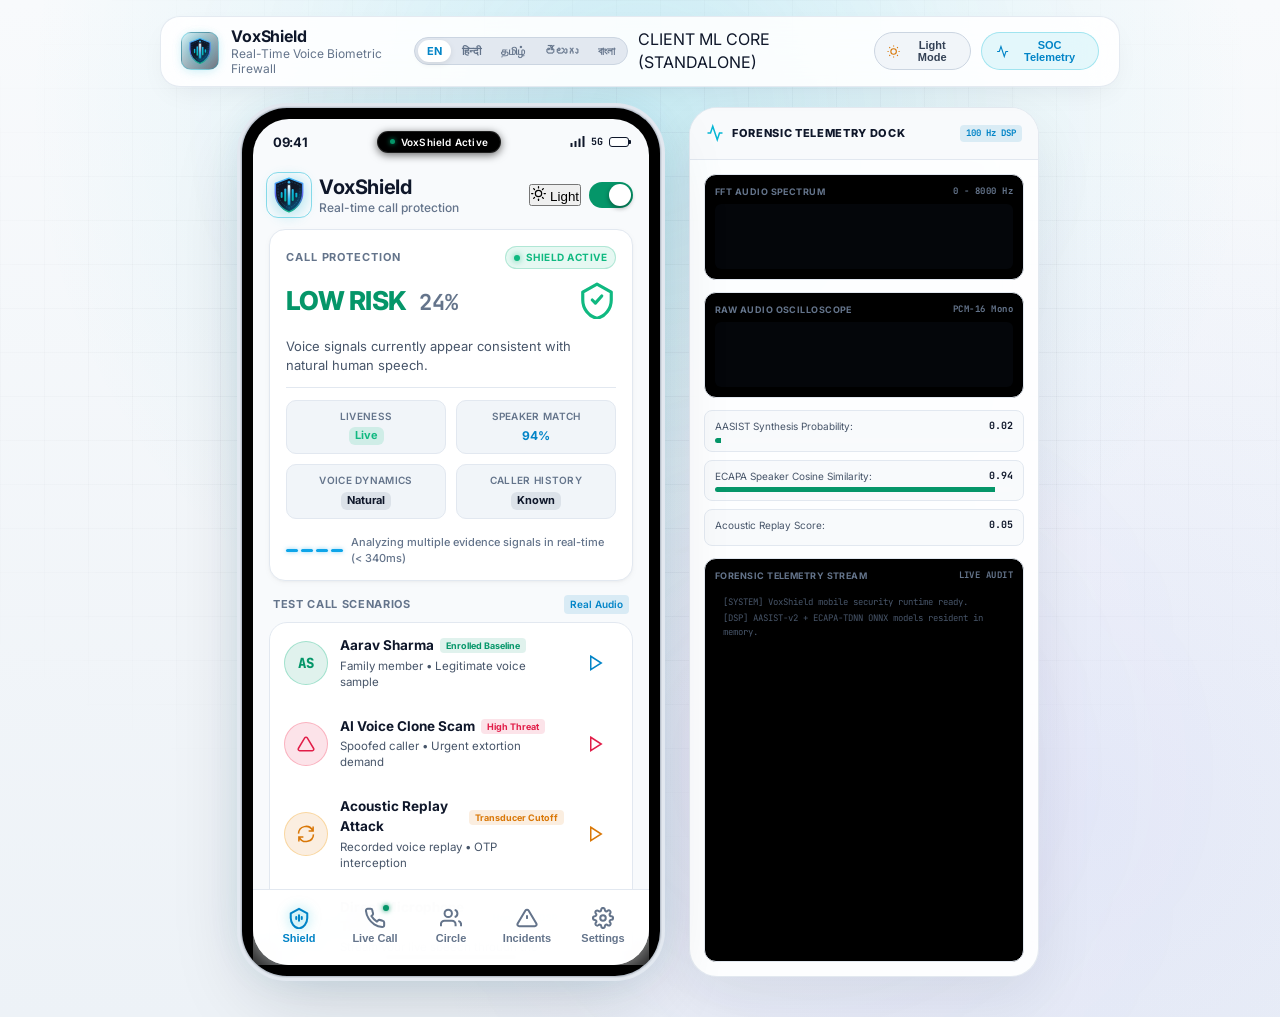
==== commit 9b1be98f: "Implement Latin/English-letter transliteration (Roman Hindi, Tamil, Telugu) without English translat" ====
--- a/index.html
+++ b/index.html
@@ -454,7 +454,7 @@
                                             <span id="dbg-stt-status" class="debug-metric-val">Active</span>
                                         </div>
                                         <div class="debug-metric-row">
-                                            <span class="debug-metric-label">Translation:</span>
+                                            <span class="debug-metric-label">Transliteration:</span>
                                             <span id="dbg-translation-status" class="debug-metric-val">Active (Natural En)</span>
                                         </div>
                                     </div>
